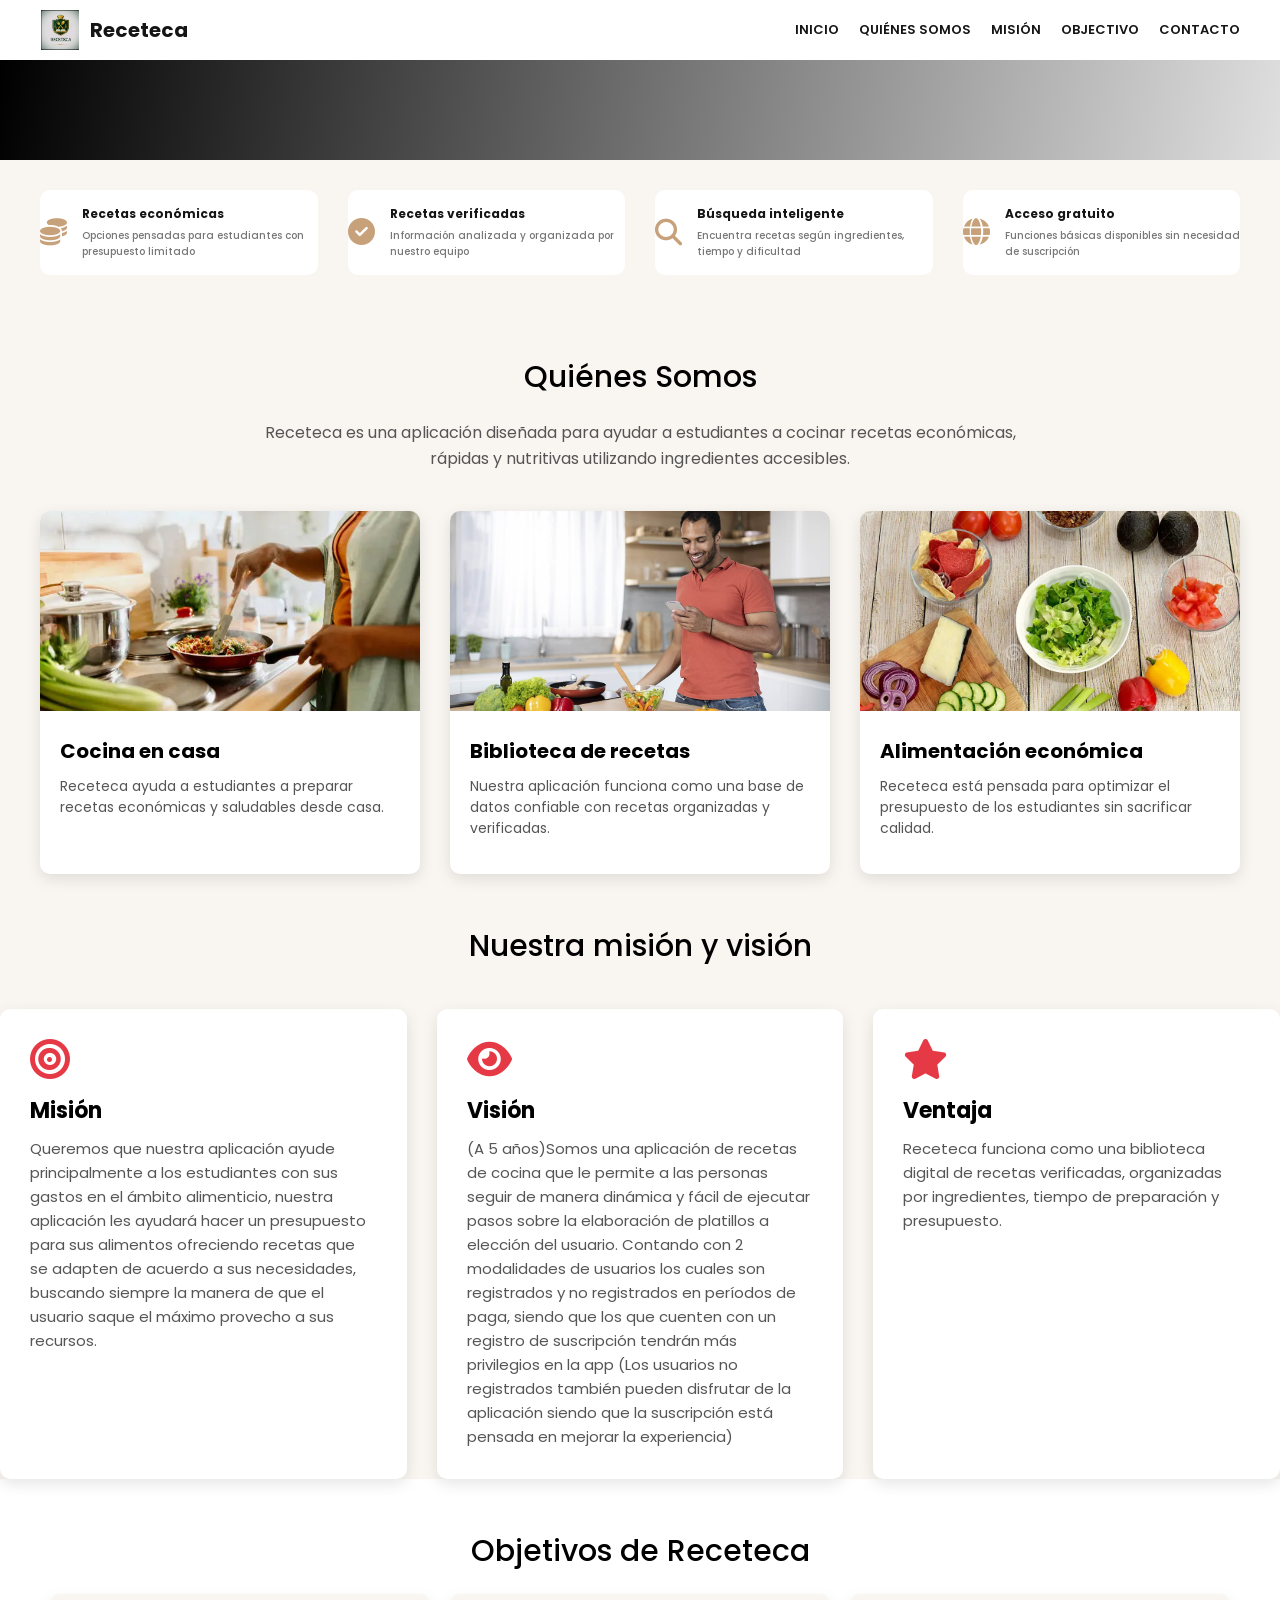
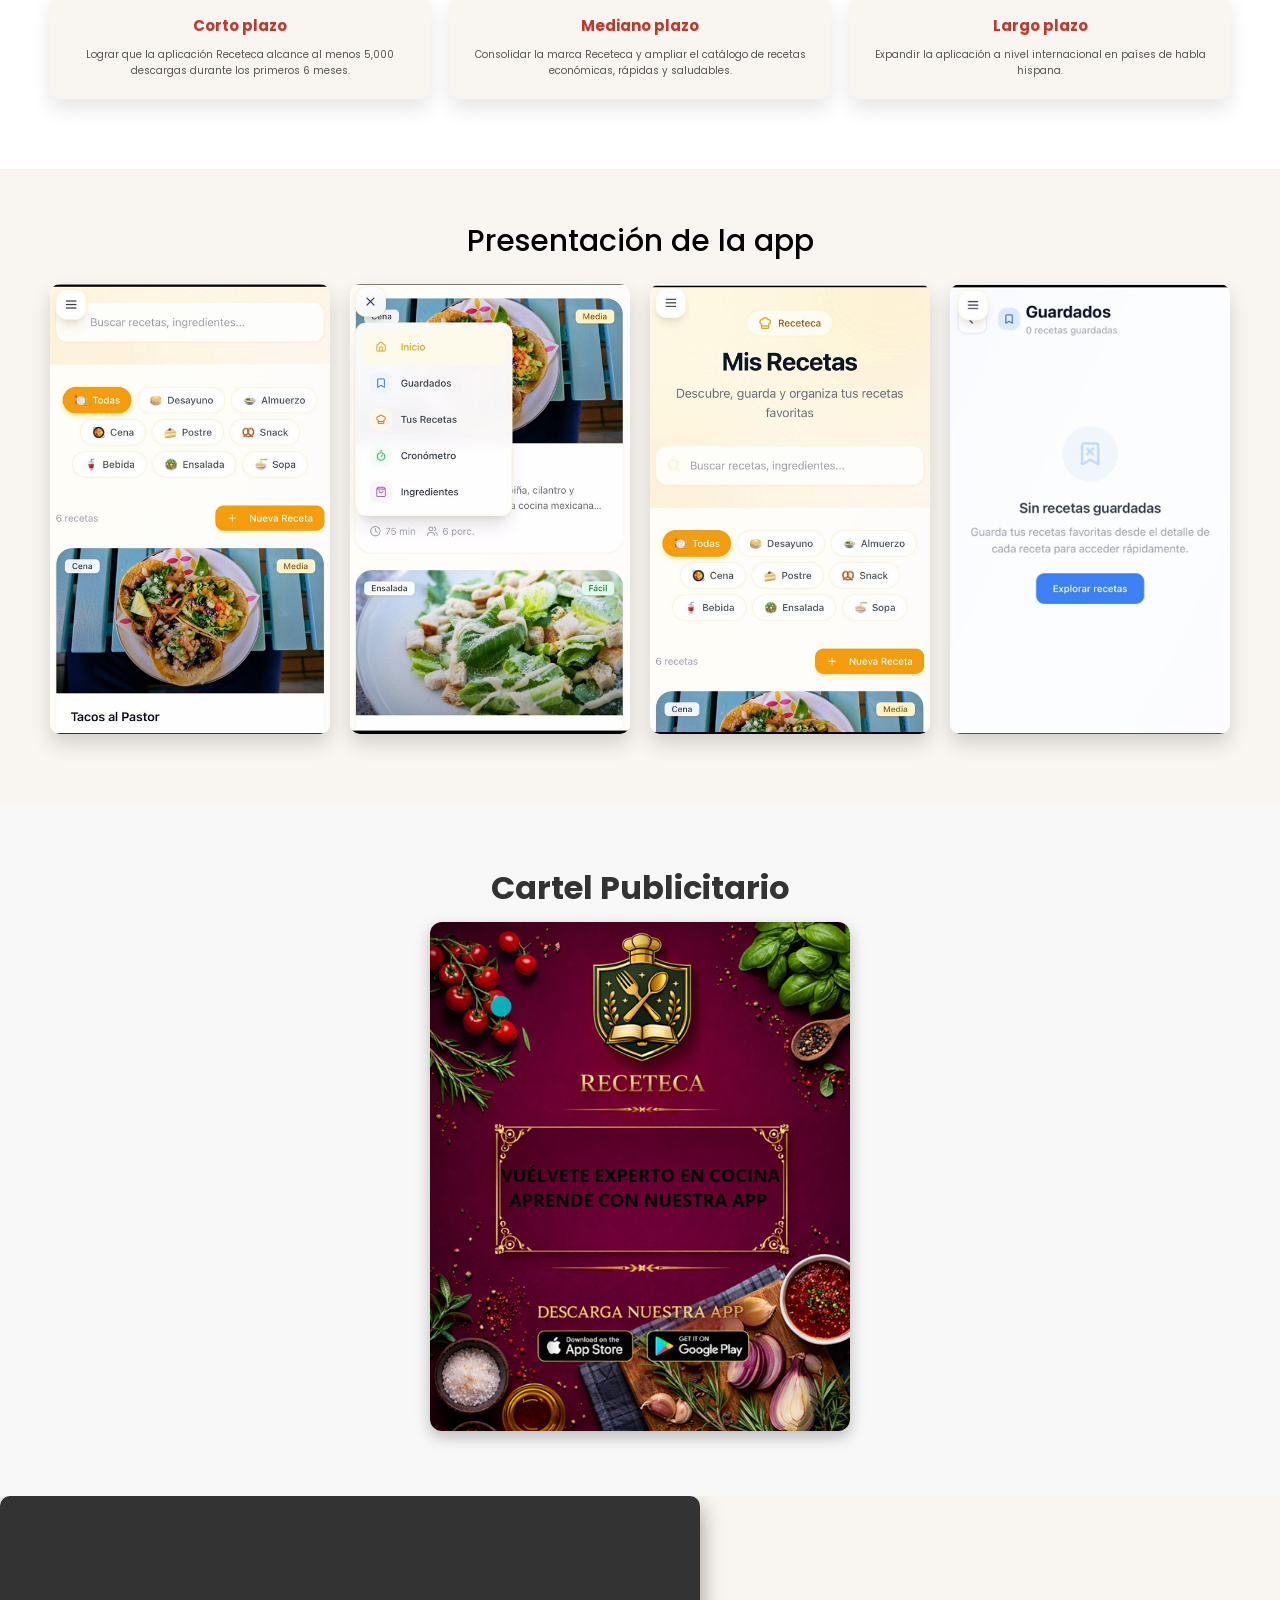
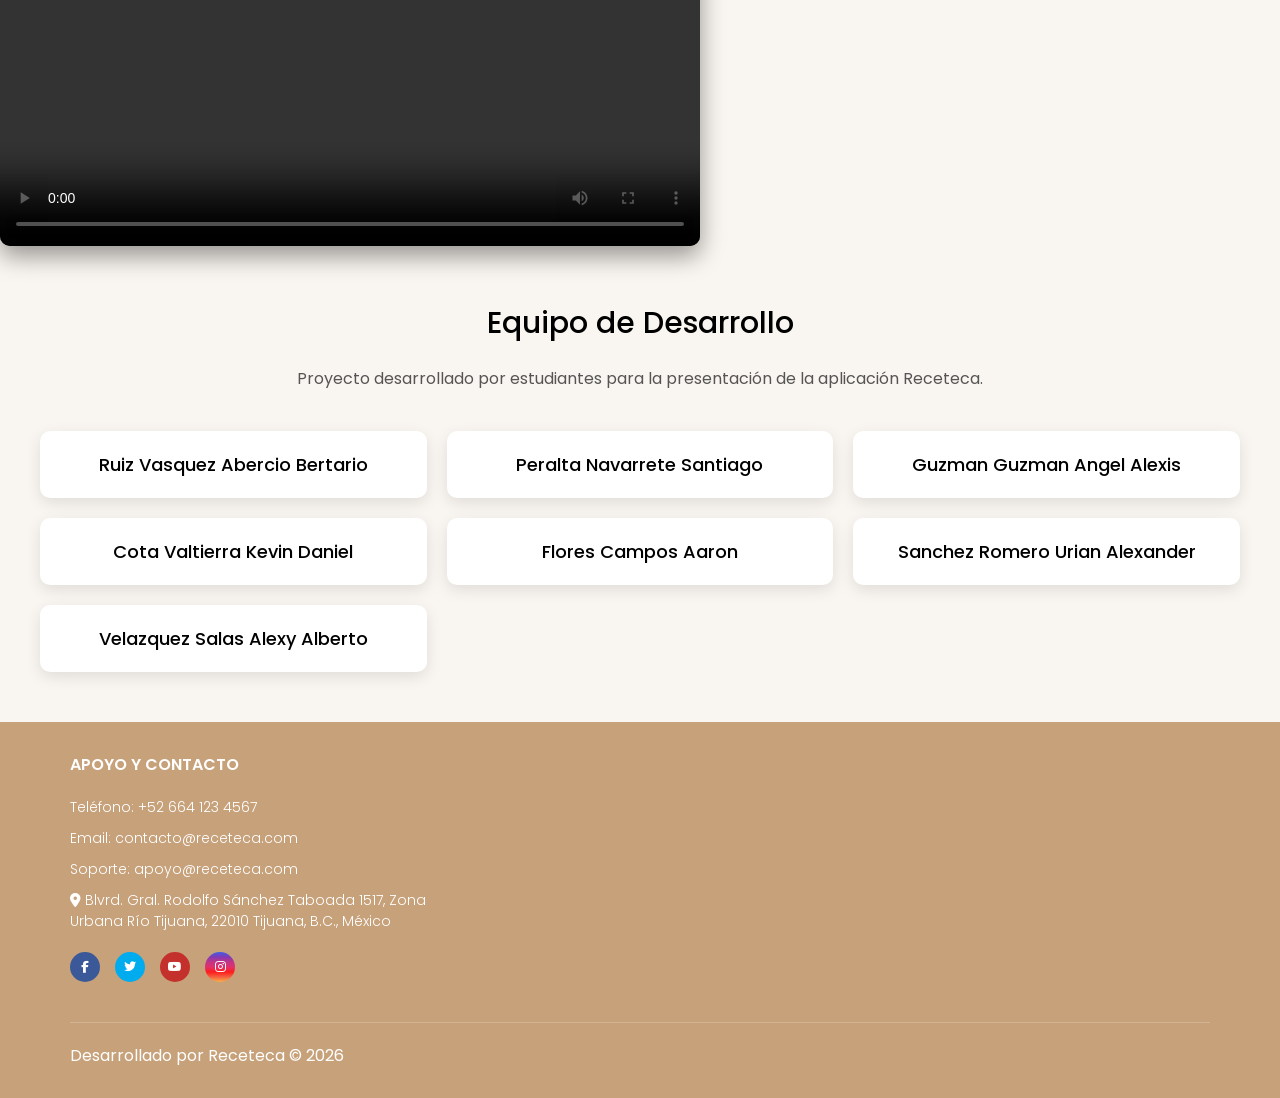
==== index.html @ fefaab9f "Update index.html" ====
<!DOCTYPE html>
<html lang="es">
	<head>
		<meta charset="UTF-8" />
		<meta http-equiv="X-UA-Compatible" content="IE=edge" />
		<meta
			name="viewport"
			content="width=device-width, initial-scale=1.0"
		/>
		<title>Receteca</title>
		<link rel="icon" href="img/Image.png">
		<link rel="stylesheet" href="style.css" />
		<link rel="stylesheet" href="https://cdnjs.cloudflare.com/ajax/libs/font-awesome/6.7.2/css/all.min.css" integrity="sha512-Evv84Mr4kqVGRNSgIGL/F/aIDqQb7xQ2vcrdIwxfjThSH8CSR7PBEakCr51Ck+w+/U6swU2Im1vVX0SVk9ABhg==" crossorigin="anonymous" referrerpolicy="no-referrer" />
	</head>
	<body>
<header>

<nav class="navbar container">

<div class="logo">
<img src="img/Image.png" alt="Logo Receteca">
<h2>Receteca</h2>
</div>

<i class="fa-solid fa-bars"></i>

<ul class="menu">
<li><a href="#inicio">Inicio</a></li>
<li><a href="#nosotros">Quiénes somos</a></li>
<li><a href="#mision">Misión</a></li>
<li><a href="#recetas">Objectivo</a></li>
<li><a href="#contacto">Contacto</a></li>

</ul>

</nav>

</header>
		<section id="inicio" class="banner">
<div class="content-banner">
				<p></p>
				<h2></h2>
				
			</div>
		</section>

		<main class="main-content">
			<section class="container container-features">
				<div class="card-feature">
					<i class="fa-solid fa-coins"></i>
					<div class="feature-content">
						<span>Recetas económicas</span>
						<p>Opciones pensadas para estudiantes con presupuesto limitado</p>
					</div>
				</div>
				<div class="card-feature">
					<i class="fa-solid fa-circle-check"></i>
					<div class="feature-content">
						<span>Recetas verificadas</span>
						<p>Información analizada y organizada por nuestro equipo</p>
					</div>
				</div>
				<div class="card-feature">
					<i class="fa-solid fa-magnifying-glass"></i>
					<div class="feature-content">
						<span>Búsqueda inteligente</span>
						<p>Encuentra recetas según ingredientes, tiempo y dificultad</p>
					</div>
				</div>
				<div class="card-feature">
					<i class="fa-solid fa-globe"></i>
					<div class="feature-content">
						<span>Acceso gratuito</span>
						<p>Funciones básicas disponibles sin necesidad de suscripción</p>
					</div>
				</div>
			</section>

            <section id="nosotros" class="animacion container quienes-somos">

            	<h1 class="heading-1">Quiénes Somos</h1>
				<p class="intro">
					Receteca es una aplicación diseñada para ayudar a estudiantes
					a cocinar recetas económicas, rápidas y nutritivas utilizando
					ingredientes accesibles.
				</p>

            	<div class="container-quienes">

            	<div class="card-quienes">
                <img src="img/istockphoto.png" alt="Cocinar en casa">

                <div class="content-quienes">
                <h3>Cocina en casa</h3>
                <p>
                Receteca ayuda a estudiantes a preparar recetas económicas
                y saludables desde casa.
                </p>
                
                </div>

                    </div>

                    <div class="card-quienes">
                    <img src="img/moviles.jpg" alt="Aplicación recetas">

                <div class="content-quienes">
                    <h3>Biblioteca de recetas</h3>
                <p>
                Nuestra aplicación funciona como una base de datos confiable
                con recetas organizadas y verificadas.
                </p>
                    
                    </div>

                    </div>

                    <div class="card-quienes">
                    <img src="img/ingredientes.png" alt="Ingredientes">

                <div class="content-quienes">
                <h3>Alimentación económica</h3>
                <p>
                    Receteca está pensada para optimizar el presupuesto de
                los estudiantes sin sacrificar calidad.
                </p>
                
            	</div>
			
           	 </div>

            	</div>

            </section>

				<h1  id="mision" class="heading-1">Nuestra misión y visión</h1>

				<div class="about-grid">

					<div class="about-card">
					<i class="fa-solid fa-bullseye"></i>
						<h3>Misión</h3>
						<p>
						Queremos que nuestra aplicación ayude principalmente a los  estudiantes con sus gastos en el 
						ámbito alimenticio, nuestra aplicación les ayudará hacer un presupuesto para sus alimentos 
						ofreciendo recetas que se adapten de acuerdo a sus necesidades, buscando siempre la manera 
						de que el usuario saque el máximo provecho a sus recursos.
						</p>
						</div>

						<div class="about-card">
						<i class="fa-solid fa-eye"></i>
						<h3>Visión</h3>
						<p>
						(A 5 años)Somos una aplicación de recetas de cocina que le permite a las personas seguir de 
						manera dinámica y fácil de ejecutar pasos sobre la elaboración de platillos a elección del 
						usuario. Contando con 2 modalidades de usuarios los cuales son registrados y no registrados 
						en períodos de paga, siendo que los que cuenten con un registro de suscripción tendrán más 
						privilegios en la app (Los usuarios no registrados también pueden disfrutar de la aplicación 
						siendo que la suscripción está pensada en mejorar la experiencia) 
						</p>
								</div>

						<div class="about-card">
						<i class="fa-solid fa-star"></i>
						<h3>Ventaja</h3>
						<p>
						Receteca funciona como una biblioteca digital de recetas verificadas,
						organizadas por ingredientes, tiempo de preparación y presupuesto.
						</p>
						</div>
						
						</div>

						<section id="recetas" class="objetivos">

<h1 class="heading-1">Objetivos de Receteca</h1>

<div class="objetivos-container">

<div class="objetivo-card">
<h2>Corto plazo</h2>
<p>
Lograr que la aplicación Receteca alcance al menos
5,000 descargas durante los primeros 6 meses.
</p>
</div>

<div class="objetivo-card">
<h2>Mediano plazo</h2>
<p>
Consolidar la marca Receteca y ampliar el catálogo
de recetas económicas, rápidas y saludables.
</p>
</div>

<div class="objetivo-card">
<h2>Largo plazo</h2>
<p>
Expandir la aplicación a nivel internacional
en países de habla hispana.
</p>
</div>

</div>

</section>


						<section class="galeria">

<h1 class="heading-1">Presentación de la app</h1>

<div class="galeria-container">

<img src="img/CartelUno.png">
<img src="img/cartelDos.png">
<img src="img/cartelTres.png">
<img src="img/cartelCuatro.png">

</div>

</section>
							<section class="animacion" class="about-company container">
							<section class="cartel-publicitario">
							<h2>Cartel Publicitario</h2>
							<p class="texto-publicidad"></p>
							<img src="img/publicidad.png" alt="Cartel publicitario Receteca" class="imagen-cartel">

								</section>

								</section>
	<video controls width="700">
    <source src="./video/VideoMarketing.mp4" type="video/mp4">
    Tu navegador no soporta video.
</video>
		<section class="equipo container">

<h1 class="heading-1">Equipo de Desarrollo</h1>

<p class="intro">
Proyecto desarrollado por estudiantes para la presentación
de la aplicación Receteca.
</p>

<div class="equipo-container">

<div class="miembro">
<h3>Ruiz Vasquez Abercio Bertario</h3>
</div>

<div class="miembro">
<h3>Peralta Navarrete Santiago</h3>
</div>

<div class="miembro">
<h3>Guzman Guzman Angel Alexis</h3>
</div>

<div class="miembro">
<h3>Cota Valtierra Kevin Daniel</h3>
</div>

<div class="miembro">
<h3>Flores Campos Aaron</h3>
</div>

<div class="miembro">
<h3>Sanchez Romero Urian Alexander</h3>
</div>
	
<div class="miembro">
<h3>Velazquez Salas Alexy Alberto</h3>
</div>

</div>

</section>
		</main>

		<footer  id="contacto" class="footer">
			<div  class="container container-footer">

			<div class="menu-footer">

			<!-- Contacto -->
			<div class="contact-info">
				<p class="title-footer">Apoyo y Contacto</p>
				<ul>
					<li>Teléfono: +52 664 123 4567</li>
					<li>Email: contacto@receteca.com</li>
					<li>Soporte: apoyo@receteca.com</li>
					<li>
<i class="fa-solid fa-location-dot"></i>
<a href="https://www.google.com/maps/search/?api=1&query=Blvrd+Gral+Rodolfo+Sánchez+Taboada+1517+Zona+Rio+Tijuana" target="_blank">
Blvrd. Gral. Rodolfo Sánchez Taboada 1517, Zona Urbana Río Tijuana,
22010 Tijuana, B.C., México
</a>
</li>
				</ul>

				<div class="social-icons">
					<span class="facebook">
						<i class="fa-brands fa-facebook-f"></i>
					</span>
					<span class="twitter">
						<i class="fa-brands fa-twitter"></i>
					</span>
					<span class="youtube">
						<i class="fa-brands fa-youtube"></i>
					</span>
					<span class="instagram">
						<i class="fa-brands fa-instagram"></i>
					</span>
				</div>
			</div>


			

				</div>

			<div class="copyright">
			<p>
				Desarrollado por Receteca &copy; 2026
			</p>

			
			</div>

			</div>
		</footer>
	</body>
	<script>
		const elementos = document.querySelectorAll(".animacion");
		window.addEventListener("scroll",()=>{const altura = window.innerHeight;
			elementos.forEach(elemento =>{const posicion = elemento.getBoundingClientRect().top;
				if(posicion < altura - 100){
					elemento.classList.add("mostrar");
				}
			})
		})
	</script>
</html>
---- style.css ----
@import url('https://fonts.googleapis.com/css2?family=Poppins:wght@300;400;500;600;700&display=swap');

:root {
	--primary-color: #c7a17a;
	--background-color: #f9f5f0;
	--dark-color: #151515;
}

html {
	font-size: 62.5%;
	font-family: 'Poppins', sans-serif;
	scroll-behavior: smooth;
}

* {
	margin: 0;
	padding: 0;
	box-sizing: border-box;
}

/* ********************************** */
/*             UTILIDADES             */
/* ********************************** */
.container {
	max-width: 120rem;
	margin: 0 auto;
}

.heading-1 {
	text-align: center;
	font-weight: 500;
	font-size: 3rem;
}

/* ********************************** */
/*               HEADER               */
/* ********************************** */
.container-hero {
	background-color: var(--background-color);
}

.hero {
	display: flex;
	justify-content: space-between;
	align-items: center;
	padding: 1rem 0;
}
.logo{
display:flex;
align-items:center;
gap:10px;
}

.logo img{
width:40px;
height:40px;
object-fit:contain;
}

.logo h2{
font-size:2rem;
color:#151515;
}
.customer-support {
	display: flex;
	align-items: center;
	gap: 2rem;
}

.customer-support i {
	font-size: 3.3rem;
}

.content-customer-support {
	display: flex;
	flex-direction: column;
}

.container-logo {
	display: flex;
	align-items: center;
	gap: 0.5rem;
}

.container-logo i {
	font-size: 3rem;
}

.container-logo h1 a {
	text-decoration: none;
	color: #000;
	font-size: 3rem;
	text-transform: uppercase;
	letter-spacing: -1px;
}


/* ************* NAVBAR ************* */
.container-navbar {
	background-color: var(--primary-color);
}

.navbar {
	display: flex;
	justify-content: space-between;
	align-items: center;
	padding: 1rem 0;
}

.navbar .fa-bars {
	display: none;
}

.menu {
	display: flex;
	gap: 2rem;
}

.menu li {
	list-style: none;
}

.menu a {
	text-decoration: none;
	font-size: 1.3rem;
	color: var(--dark-color);
	font-weight: 600;
	text-transform: uppercase;
	position: relative;
}

.menu a::after {
	content: '';
	width: 1.5rem;
	height: 1px;
	background-color: #040500;
	position: absolute;
	bottom: -3px;
	left: 50%;
	transform: translate(-50%, 50%);
	opacity: 0;
	transition: all 0.3s ease;
}

.menu a:hover::after {
	opacity: 1;
}

.menu a:hover {
	color: #e00a0a;
}

.search-form {
	position: relative;
	display: flex;
	align-items: center;
	border: 2px solid #fff;
	border-radius: 2rem;
	background-color: #fff;
	height: 4.4rem;
	overflow: hidden;
}

.search-form input {
	outline: none;
	font-family: inherit;
	border: none;
	width: 25rem;
	font-size: 1.4rem;
	padding: 0 2rem;
	color: #777;
	cursor: pointer;
}

.search-form input::-webkit-search-cancel-button {
	appearance: none;
}

.search-form .btn-search {
	border: none;
	background-color: var(--primary-color);
	display: flex;
	align-items: center;
	justify-content: center;
	height: 100%;
	padding: 1rem;
}

.btn-search i {
	font-size: 2rem;
	color: #fff;
}

/* ********************************** */
/*               BANNER               */
/* ********************************** */
.banner {
	background-image: linear-gradient(100deg, #000000, #00000020),
		url('img/banner.jpg');
	height: 10rem;
	background-size: cover;
	background-position: center;
}

.content-banner {
	max-width: 90rem;
	margin: 0 auto;
	padding: 25rem 0;
}

.content-banner p {
	color: var(--primary-color);
	font-size: 1.2rem;
	margin-bottom: 1rem;
	font-weight: 500;
}

.content-banner h2 {
	color: #fff;
	font-size: 3.5rem;
	font-weight: 500;
	line-height: 1.2;
}

.content-banner a {
	margin-top: 2rem;
	text-decoration: none;
	color: #fff;
	background-color: var(--primary-color);
	display: inline-block;
	padding: 1rem 3rem;
	text-transform: uppercase;
	border-radius: 3rem;
}

/* ********************************** */
/*            MAIN CONTENT            */
/* ********************************** */
.main-content {
	background-color: var(--background-color);
}

/* ********************************** */
/*              FEATURES              */
/* ********************************** */
.container-features {
	display: grid;
	grid-template-columns: repeat(4, 1fr);
	gap: 3rem;
	padding: 3rem 0;
}

.card-feature {
	display: flex;
	align-items: center;
	justify-content: center;
	gap: 1.5rem;

	background-color: #fff;
	border-radius: 1rem;
	padding: 1.5rem 0;
}

.card-feature i {
	font-size: 2.7rem;
	color: var(--primary-color);
}

.feature-content {
	display: flex;
	flex-direction: column;
	gap: 0.5rem;
}

.feature-content span {
	font-weight: 700;
	font-size: 1.2rem;
	color: var(--dark-color);
}

.feature-content p {
	color: #777;
	font-weight: 500;
}

/* ********************************** */
/*             CATEGORIES             */
/* ********************************** */

.top-categories {
	display: flex;
	flex-direction: column;
	gap: 2rem;
	margin-bottom: 3rem;
}

.container-categories {
	display: grid;
	grid-template-columns: repeat(3, 1fr);
	gap: 3rem;
}

.card-category {
	height: 20rem;
	display: flex;
	flex-direction: column;
	align-items: center;
	justify-content: center;
	border-radius: 2rem;
	gap: 2rem;
}

.category-moca {
	background-image: linear-gradient(#00000080, #00000080),
		url('img/moca-category.jpg');
	background-size: cover;
	background-position: bottom;
	background-repeat: no-repeat;
}

.category-capuchino {
	background-image: linear-gradient(#00000080, #00000080),
		url('img/capuchino-category.jpg');
	background-size: cover;
	background-position: center;
	background-repeat: no-repeat;
}

.category-expreso {
	background-image: linear-gradient(#00000080, #00000080),
		url('img/expreso-category.jpg');
	background-size: cover;
	background-position: center;
	background-repeat: no-repeat;
}

.card-category p {
	font-size: 2.5rem;
	color: #fff;
	text-transform: capitalize;
	position: relative;
}

.card-category p::after {
	content: '';
	width: 2.5rem;
	height: 2px;
	background-color: #fff;
	position: absolute;
	bottom: -1rem;
	left: 50%;
	transform: translate(-50%, 50%);
}

.card-category span {
	font-size: 1.6rem;
	color: #fff;
	cursor: pointer;
}

.card-category span:hover {
	color: var(--primary-color);
}

/* ********************************** */
/*            TOP PRODUCTS            */
/* ********************************** */
.top-products {
	display: flex;
	flex-direction: column;
	gap: 2rem;
	margin-bottom: 3rem;
}

.container-options {
	display: flex;
	justify-content: center;
	gap: 2rem;
	margin-bottom: 1rem;
}

.container-options span {
	color: #777;
	background-color: #fff;
	padding: 0.7rem 3rem;
	font-size: 1.4rem;
	text-transform: capitalize;
	border-radius: 2rem;
	cursor: pointer;
}

.container-options span:hover {
	background-color: var(--primary-color);
	color: #fff;
}

.container-options span.active {
	background-color: var(--primary-color);
	color: #fff;
}

/* Products */
.container-products {
	display: grid;
	grid-template-columns: repeat(auto-fit, minmax(20rem, 1fr));
	gap: 3rem;
}

.card-product {
	background-color: #fff;
	padding: 2rem 3rem;
	border-radius: 0.5rem;
	cursor: pointer;
	box-shadow: 0 0 2px rgba(0, 0, 0, 0.1);
}

.container-img {
	position: relative;
}

.container-img img {
	width: 100%;
}

.container-img .discount {
	position: absolute;
	left: 0;
	background-color: var(--primary-color);
	color: #fff;
	padding: 2px 1.2rem;
	border-radius: 1rem;
	font-size: 1.2rem;
}

.card-product:hover .discount {
	background-color: #000;
}

.button-group {
	display: flex;
	flex-direction: column;
	gap: 1rem;

	position: absolute;
	top: 0;
	right: -3rem;
	z-index: -1;
	transition: all 0.4s ease;
}

.button-group span {
	border: 1px solid var(--primary-color);
	padding: 0.8rem;

	display: flex;
	align-items: center;
	justify-content: center;
	border-radius: 50%;
	cursor: pointer;
	transition: all 0.4s ease;
}

.button-group span:hover {
	background-color: var(--primary-color);
}

.button-group span i {
	font-size: 1.5rem;
	color: var(--primary-color);
}

.button-group span:hover i {
	color: #fff;
}

.card-product:hover .button-group {
	z-index: 0;
	right: -1rem;
}

.content-card-product {
	display: grid;
	justify-items: center;
	grid-template-columns: 1fr 1fr;
	grid-template-rows: repeat(4, min-content);
	row-gap: 1rem;
}

.stars {
	grid-row: 1/2;
	grid-column: 1/-1;
}

.stars i {
	font-size: 1.3rem;
	color: var(--primary-color);
}

.content-card-product h3 {
	grid-row: 2/3;
	grid-column: 1/-1;

	font-weight: 400;
	font-size: 1.6rem;
	margin-bottom: 1rem;
	cursor: pointer;
}

.content-card-product h3:hover {
	color: var(--primary-color);
}

.add-cart {
	justify-self: start;
	border: 2px solid var(--primary-color);
	padding: 1rem;
	border-radius: 50%;
	cursor: pointer;
	transition: all 0.4s ease;

	display: flex;
	align-items: center;
	justify-content: center;
}

.add-cart:hover {
	background-color: var(--primary-color);
}

.add-cart i {
	font-size: 1.5rem;
	color: var(--primary-color);
}

.add-cart:hover i {
	color: #fff;
}

.content-card-product .price {
	justify-self: end;
	align-self: center;

	font-size: 1.7rem;
	font-weight: 600;
}

.content-card-product .price span {
	font-size: 1.5rem;
	font-weight: 400;
	text-decoration: line-through;
	color: #777;
	margin-left: 0.5rem;
}

/* ********************************** */
/*               GALLERY              */
/* ********************************** */
.gallery {
	display: grid;
	grid-template-columns: repeat(4, 1fr);
	grid-template-rows: repeat(2, 30rem);
	gap: 1.5rem;
	margin-bottom: 3rem;
}

.gallery img {
	width: 100%;
	height: 100%;
	object-fit: cover;
}

.gallery-img-3 {
	grid-column: 2/4;
	grid-row: 1/3;
}

/* ********************************** */
/*              SPECIALS              */
/* ********************************** */
.specials {
	display: flex;
	flex-direction: column;
	gap: 2rem;
	margin-bottom: 3rem;
}

/* ********************************** */
/*                BLOGS               */
/* ********************************** */
.blogs {
	display: flex;
	flex-direction: column;
	gap: 2rem;
}

.container-blogs {
	display: grid;
	grid-template-columns: repeat(3, 1fr);
	gap: 3rem;
}

.card-blog {
	display: flex;
	flex-direction: column;
	gap: 2rem;
}

.card-blog .container-img {
	border-radius: 2rem;
	cursor: pointer;
	position: relative;
	overflow: hidden;
}

.button-group-blog {
	position: absolute;
	bottom: 1.5rem;
	right: -2.5rem;

	display: flex;
	gap: 0.7rem;
	z-index: -1;
	transition: all 0.3s ease;
}

.card-blog:hover .button-group-blog {
	z-index: 0;
	right: 1.5rem;
}

.button-group-blog span {
	background-color: #fff;
	padding: 1rem;
	border-radius: 50%;
	transition: all 0.4s ease;

	display: flex;
	align-items: center;
	justify-content: center;
}

.button-group-blog span i {
	font-size: 1.3rem;
}

.button-group-blog span:hover {
	background-color: var(--primary-color);
}

.button-group-blog span:hover i {
	color: #fff;
}

.content-blog h3 {
	font-size: 1.8rem;
	margin-bottom: 1.7rem;
	color: var(--dark-color);
	font-weight: 500;
}

.content-blog h3:hover {
	color: var(--primary-color);
	cursor: pointer;
}

.content-blog p {
	margin-top: 1rem;
	font-size: 1.4rem;
	color: #777;
}

.content-blog span {
	color: var(--primary-color);
	font-size: 1.3rem;
}

.btn-read-more {
	padding: 1rem 3rem;
	background-color: var(--primary-color);
	color: #fff;
	text-transform: uppercase;
	font-size: 1.4rem;
	border-radius: 2rem;
	margin: 3rem 0 5rem;
	display: inline-block;
	cursor: pointer;
}

.btn-read-more:hover {
	background-color: var(--dark-color);
}

/* ********************************** */
/*               FOOTER               */
/* ********************************** */
.footer {
	background-color: var(--primary-color);
}

.container-footer {
	display: flex;
	flex-direction: column;
	gap: 4rem;
	padding: 3rem;
}

.menu-footer {
	display: grid;
	grid-template-columns: repeat(3, 1fr);
	gap: 3rem;
	justify-items: center;
}

.title-footer {
	font-weight: 600;
	font-size: 1.6rem;
	text-transform: uppercase;
	color: #fff;
}

.contact-info,
.information,
.newsletter {
	display: flex;
	flex-direction: column;
	gap: 2rem;
}

.contact-info ul,
.information ul {
	display: flex;
	flex-direction: column;
	gap: 1rem;
}

.contact-info ul li,
.information ul li {
	list-style: none;
	color: #fff;
	font-size: 1.4rem;
	font-weight: 300;
}

.information ul li a {
	text-decoration: none;
	color: #fff;
	font-weight: 300;
}

.information ul li a:hover {
	color: var(--dark-color);
}

/* Redes sociales */

.social-icons {
	display: flex;
	gap: 1.5rem;
}

.social-icons span {
	border-radius: 50%;
	width: 3rem;
	height: 3rem;

	display: flex;
	align-items: center;
	justify-content: center;
}

.social-icons span i {
	color: #fff;
	font-size: 1.2rem;
}

.facebook {
	background-color: #3b5998;
}

.twitter {
	background-color: #00acee;
}

.youtube {
	background-color: #c4302b;
}

.instagram {
	background: linear-gradient(
		#405de6,
		#833ab4,
		#c13584,
		#e1306c,
		#fd1d1d,
		#f56040,
		#fcaf45
	);
}

/* Newsletter */

.content p {
	font-size: 1.4rem;
	color: #fff;
	font-weight: 300;
}

.content input {
	outline: none;
	background: none;
	border: none;
	border-bottom: 2px solid #d2b495;
	padding: 0.5rem 0 1.2rem;
	color: #fff;
	display: block;
	margin: 2rem 0;
	width: 100%;
	font-family: inherit;
}

.content input::placeholder {
	color: #eee;
}

.content button {
	border: none;
	background-color: #000;
	color: #fff;
	text-transform: uppercase;
	padding: 1rem 3rem;
	border-radius: 2rem;
	font-size: 1.4rem;
	cursor: pointer;
	font-weight: 600;
}

.content button:hover {
	background-color: var(--background-color);
	color: var(--primary-color);
}

/* Copyright */

.copyright {
	display: flex;
	justify-content: space-between;
	padding-top: 2rem;
	border-top: 1px solid #d2b495;
}

.copyright p {
	font-weight: 400;
	font-size: 1.6rem;
	color: #fff;
}

/* ********************************** */
/*       MEDIA QUERIES -- 768px       */
/* ********************************** */
@media (max-width: 768px) {
	html {
		font-size: 55%;
	}

	.hero {
		padding: 2rem;
	}

	.customer-support {
		display: none;
	}

	.content-shopping-cart {
		display: none;
	}

	.navbar {
		padding: 1rem 2rem;
	}

	.navbar .fa-bars {
		display: block;
		color: #fff;
		font-size: 3rem;
	}

	.menu {
		display: none;
	}

	.content-banner {
		max-width: 50rem;
		margin: 0 auto;
		padding: 25rem 0;
	}

	.container-features {
		grid-template-columns: repeat(2, 1fr);
		padding: 3rem 2rem;
	}

	.card-feature {
		padding: 2rem;
	}

	.heading-1 {
		font-size: 2.4rem;
	}

	.card-category {
		height: 12rem;
	}

	.card-category p {
		font-size: 2rem;
		text-align: center;
		line-height: 1;
	}

	.card-category span {
		font-size: 1.4rem;
	}

	.container-options {
		align-items: center;
	}

	.container-options span {
		text-align: center;
		padding: 1rem 2rem;
	}

	.container-products {
		grid-template-columns: repeat(auto-fit, minmax(28rem, 1fr));
	}

	.gallery {
		grid-template-rows: repeat(2, 15rem);
	}

	.container-blogs {
		overflow: hidden;
		grid-template-columns: 1fr 1fr;

		height: 52rem;
	}

	.menu-footer {
		grid-template-columns: repeat(2, 1fr);
	}

	.copyright {
		flex-direction: column;
		justify-content: center;
		align-items: center;
		gap: 1.5rem;
	}
}

/* ********************************** */
/*       MEDIA QUERIES -- 468px       */
/* ********************************** */
@media (max-width: 468px) {
	html {
		font-size: 42.5%;
	}

	.content-banner {
		max-width: 50rem;
		padding: 22rem 0;
	}

	.heading-1 {
		font-size: 2.8rem;
	}

	.card-feature {
		flex-direction: column;
		border-radius: 2rem;
	}

	.feature-content {
		align-items: center;
	}

	.feature-content p {
		font-size: 1.4rem;
		text-align: center;
	}

	.feature-content span {
		font-size: 1.6rem;
		text-align: center;
	}

	.container-options span {
		font-size: 1.8rem;
		padding: 1rem 1.5rem;
		font-weight: 500;
	}

	.container-products {
		grid-template-columns: repeat(auto-fit, minmax(25rem, 1fr));
		gap: 1rem;
	}

	.container-img .discount {
		font-size: 2rem;
	}

	.content-card-product h3 {
		font-size: 2.2rem;
	}

	.gallery {
		grid-template-rows: repeat(2, 20rem);
	}

	.blogs {
		padding: 2rem;
	}

	.container-blogs {
		grid-template-columns: 1fr;
		height: 75rem;
	}

	.content-blog h3 {
		font-size: 2.4rem;
	}

	.content-blog span {
		font-size: 1.8rem;
	}

	.content-blog p {
		font-size: 2.2rem;
	}

	.btn-read-more{
		font-size: 1.8rem;
	}

	.contact-info ul,
	.information ul,
	.my-account ul{
		display: none;
	}

	.contact-info {
		align-items: center;
	}

	.menu-footer{
		grid-template-columns: 1fr;
	}

	.content p{
		font-size: 1.6rem;
	}
}


/* QUIENES SOMOS */

.quienes-somos{
padding: 5rem 0;
}

.container-quienes{
display: grid;
grid-template-columns: repeat(3,1fr);
gap: 3rem;
}

.card-quienes{
background: #fff;
border-radius: 1rem;
overflow: hidden;
box-shadow: 0 5px 15px rgba(0,0,0,0.1);
transition: transform .3s;
}

.card-quienes:hover{
transform: translateY(-5px);
}

.card-quienes img{
width: 100%;
height: 200px;
object-fit: cover;
}

.content-quienes{
padding: 2rem;
}

.content-quienes h3{
font-size: 2rem;
margin-bottom: 1rem;
}

.content-quienes p{
font-size: 1.4rem;
color: #555;
margin-bottom: 1.5rem;
}

.content-quienes a{
color: #ff6b35;
font-weight: 600;
text-decoration: none;
}

.content-quienes a:hover{
text-decoration: underline;
}
.about-company{
padding:60px 0;
text-align:center;
}

.about-grid{
display:grid;
grid-template-columns:repeat(auto-fit,minmax(250px,1fr));
gap:30px;
margin-top:40px;
}

.about-card{
background:#fff;
padding:30px;
border-radius:10px;
box-shadow:0 5px 15px rgba(0,0,0,0.1);
transition:0.3s;
}

.about-card:hover{
transform:translateY(-5px);
}

.about-card i{
font-size:40px;
color:#e63946;
margin-bottom:15px;
}

.about-card h3{
font-size:22px;
margin-bottom:10px;
}

.about-card p{
font-size:15px;
color:#555;
line-height:1.6;
}
.cartel-publicitario
{
	text-align: center;
	padding: 60px 20px;
	background-color: #f8f8f8;
}
.cartel-publicitario h2{
	font-size: 32px;
	margin-bottom: 10px;
	color: #333;
}
.texto-publicidad{
	font-size: 18px;
	margin-bottom: 10px;
	color: #555;
}
.imagen-cartel{
	width: 420px;
	max-width: 90%;
	border-radius: 12px;
	box-shadow: 0px 6px 15px rgba(0, 0, 0, 0.25);
	transition: transform 0.3s;
}
.imagen-cartel:hover
{
	transform: scale(1.05);
}
.animacion
{
	opacity: 0;
	transform: translateY(40px);
	transition: all 0.8s ease;
}
.animacion.mostrar
{
	opacity: 1;
	transform: translateY(0);
}

/* GALERIA */

.galeria{
	padding: 5rem 0;
	background-color: #f9f5f0;
	text-align: center;
}

.galeria-container{
	display: grid;
	grid-template-columns: repeat(auto-fit, minmax(250px,1fr));
	gap: 2rem;
	padding: 2rem 5rem;
}

.galeria-container img{
	width: 100%;
	height: 450px;
	object-fit: cover;
	border-radius: 1rem;
	box-shadow: 0 10px 20px rgba(0,0,0,0.15);
	transition: transform .3s ease, box-shadow .3s ease;
}

.galeria-container img:hover{
	transform: scale(1.05);
	box-shadow: 0 15px 30px rgba(0,0,0,0.25);
}
/* OBJETIVOS */

.objetivos{
padding:5rem 0;
background:#fff;
text-align:center;
}

.objetivos-container{
display:grid;
grid-template-columns:repeat(auto-fit,minmax(250px,1fr));
gap:2rem;
padding:2rem 5rem;
}

.objetivo-card{
background:#f9f5f0;
padding:2rem;
border-radius:10px;
box-shadow:0 10px 20px rgba(0,0,0,0.1);
transition:0.3s;
}

.objetivo-card:hover{
transform:translateY(-8px);
box-shadow:0 15px 25px rgba(0,0,0,0.2);
}

.objetivo-card h2{
color:#c0392b;
margin-bottom:1rem;
}

.objetivo-card p{
color:#555;
line-height:1.6;
}
.intro{
max-width: 800px;
margin: 20px auto 40px auto;
font-size: 1.6rem;
color: #555;
text-align: center;
line-height: 1.6;
}
.contact-info a{
color: white;
text-decoration: none;
}

.contact-info a:hover{
text-decoration: underline;
}
.equipo{
padding:5rem 0;
text-align:center;
}

.equipo-container{
display:grid;
grid-template-columns:repeat(3,1fr);
gap:20px;
margin-top:30px;
}

.miembro{
background:#fff;
padding:20px;
border-radius:10px;
box-shadow:0 5px 15px rgba(0,0,0,0.1);
transition:0.3s;
}

.miembro:hover{
transform:translateY(-5px);
}

.miembro h3{
font-size:18px;
font-weight:500;
}
.video-receteca{
text-align:center;
padding:50px;
}

.video-container{
display:flex;
justify-content:center;
margin-top:30px;
}

video{
border-radius:10px;
box-shadow:0 10px 25px rgba(0,0,0,0.4);
}
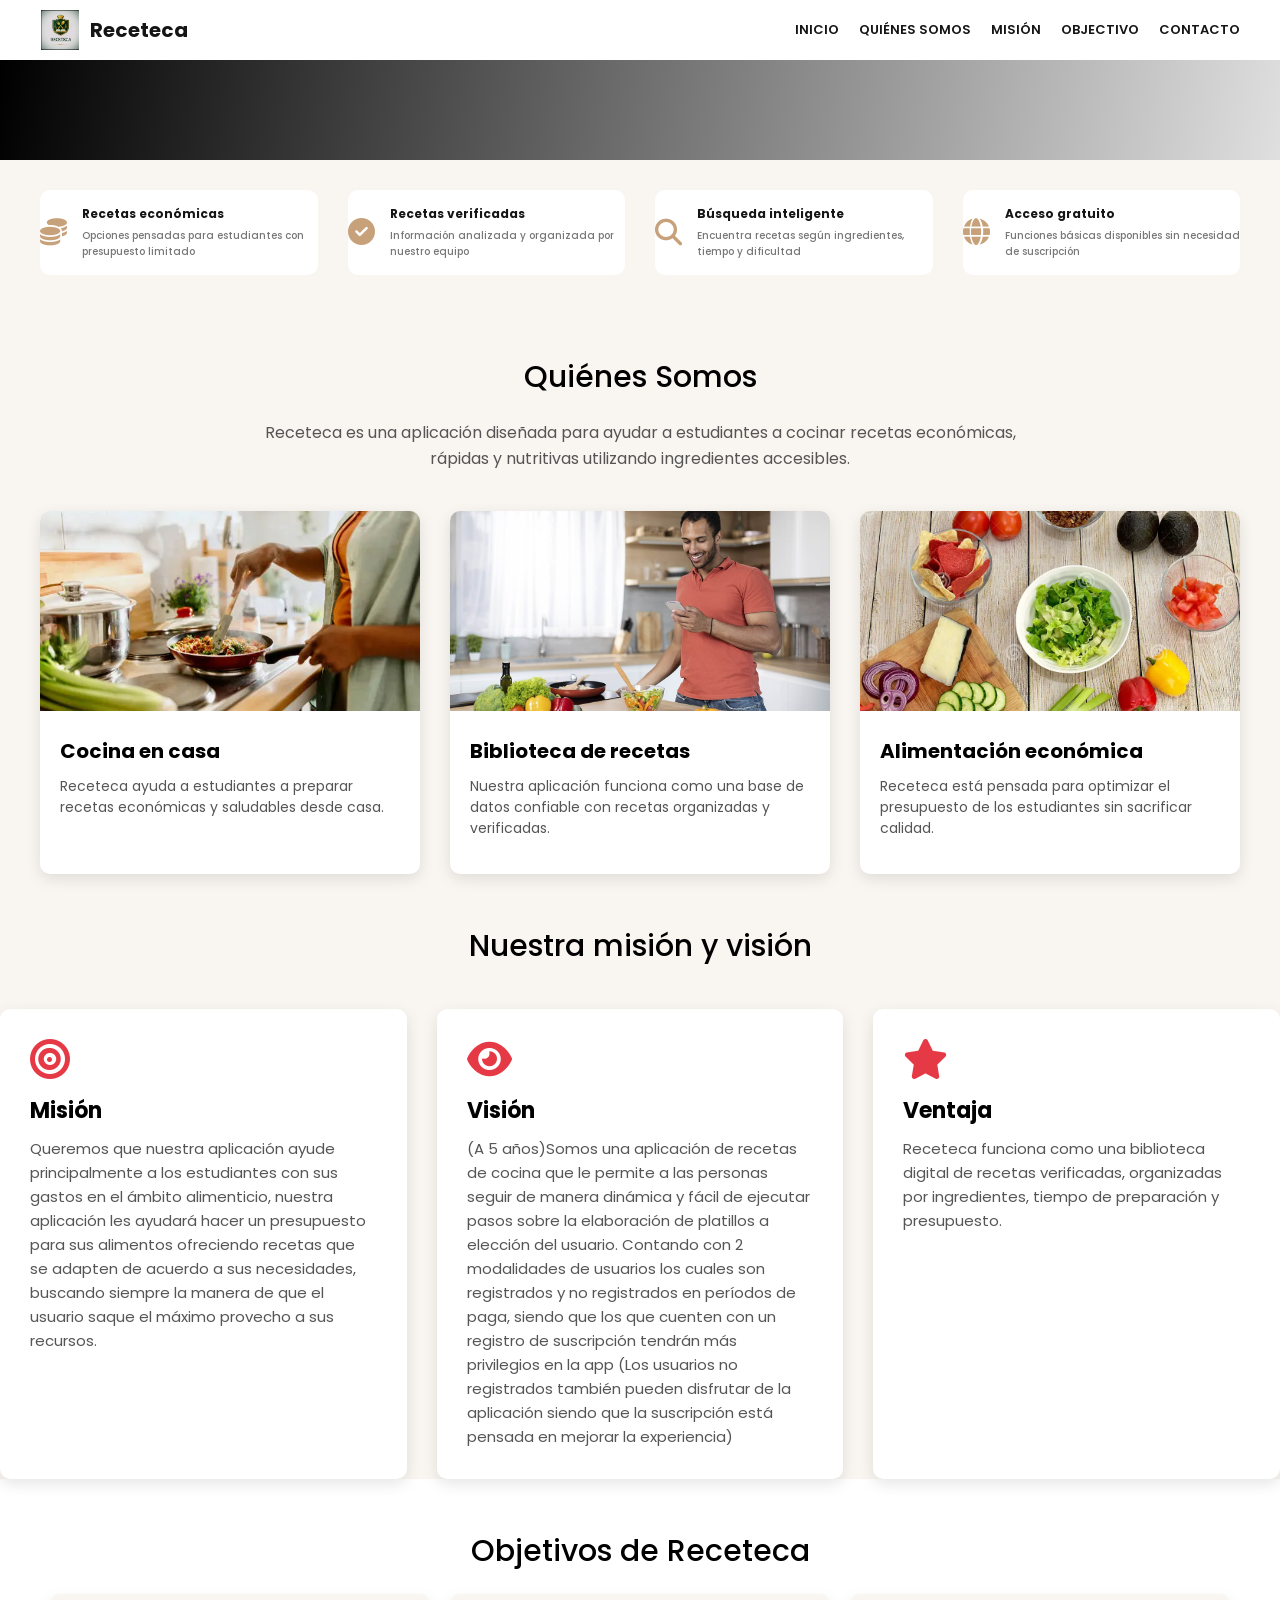
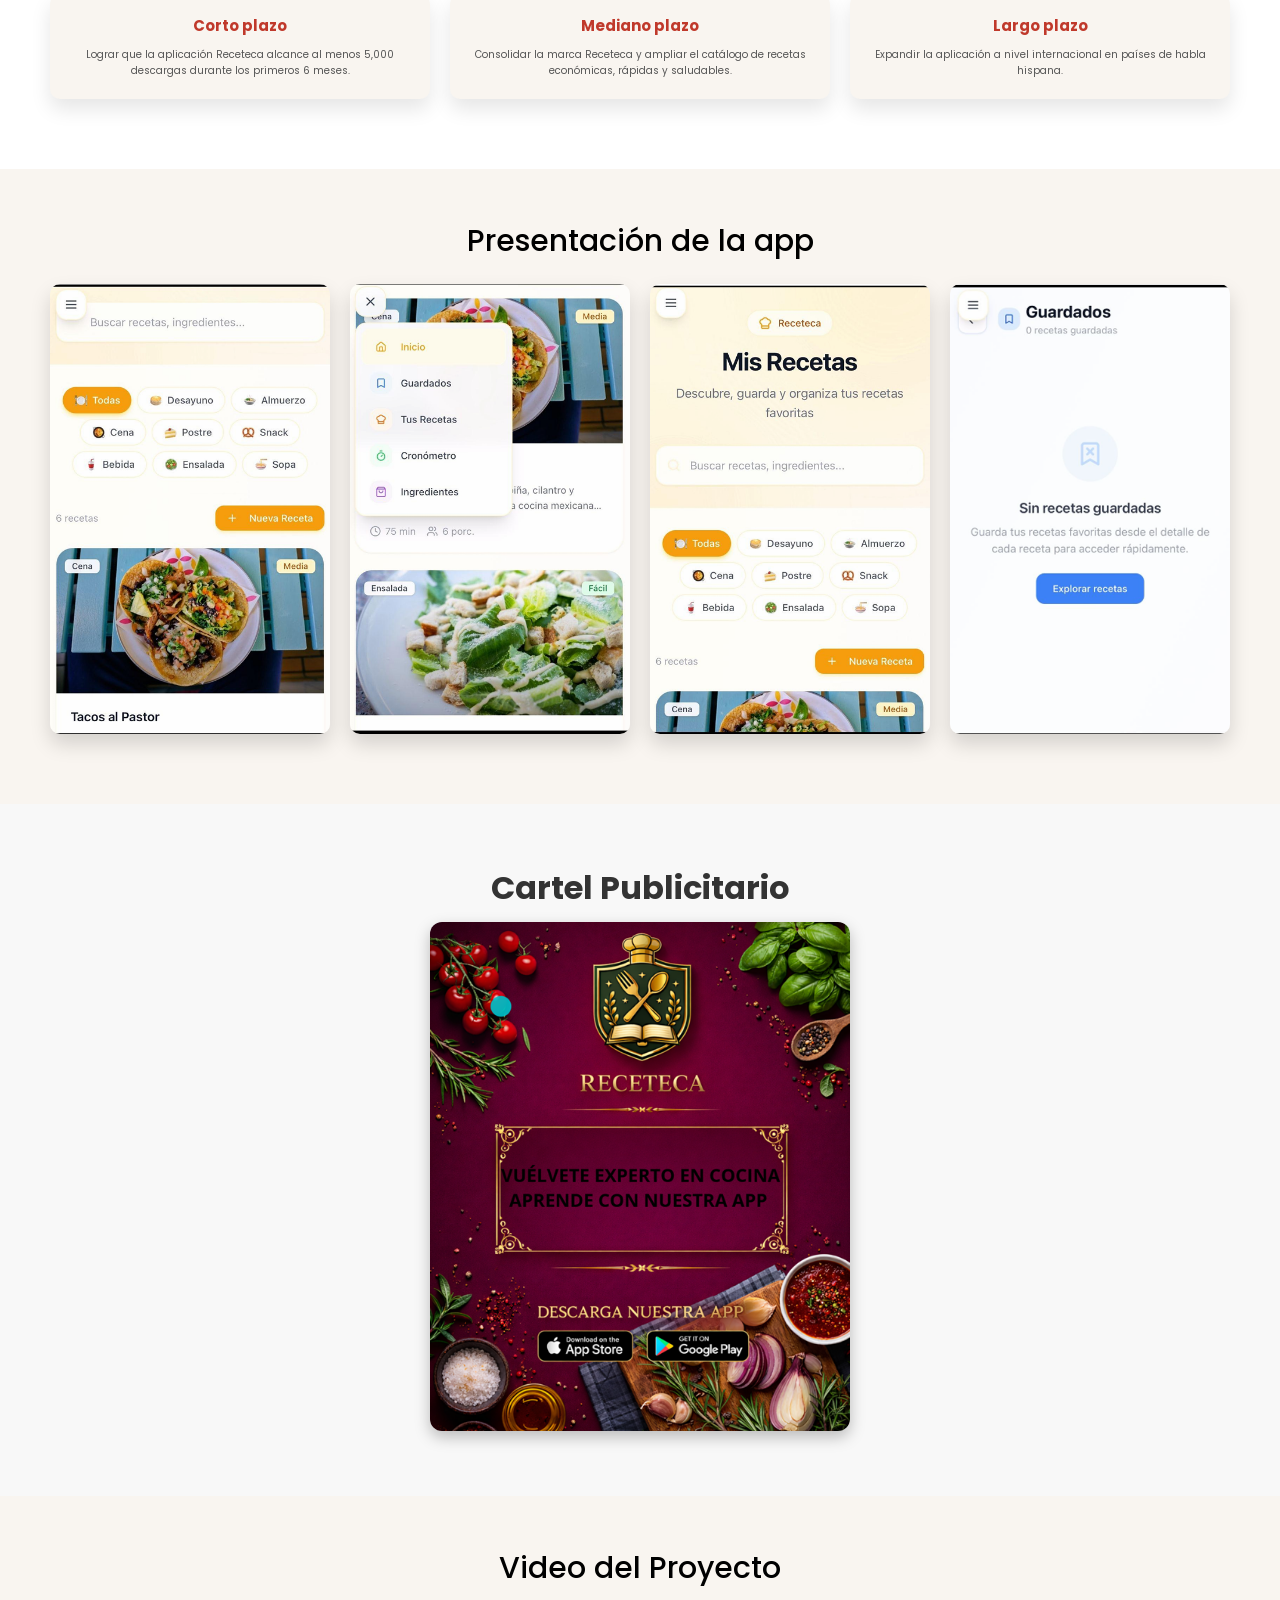
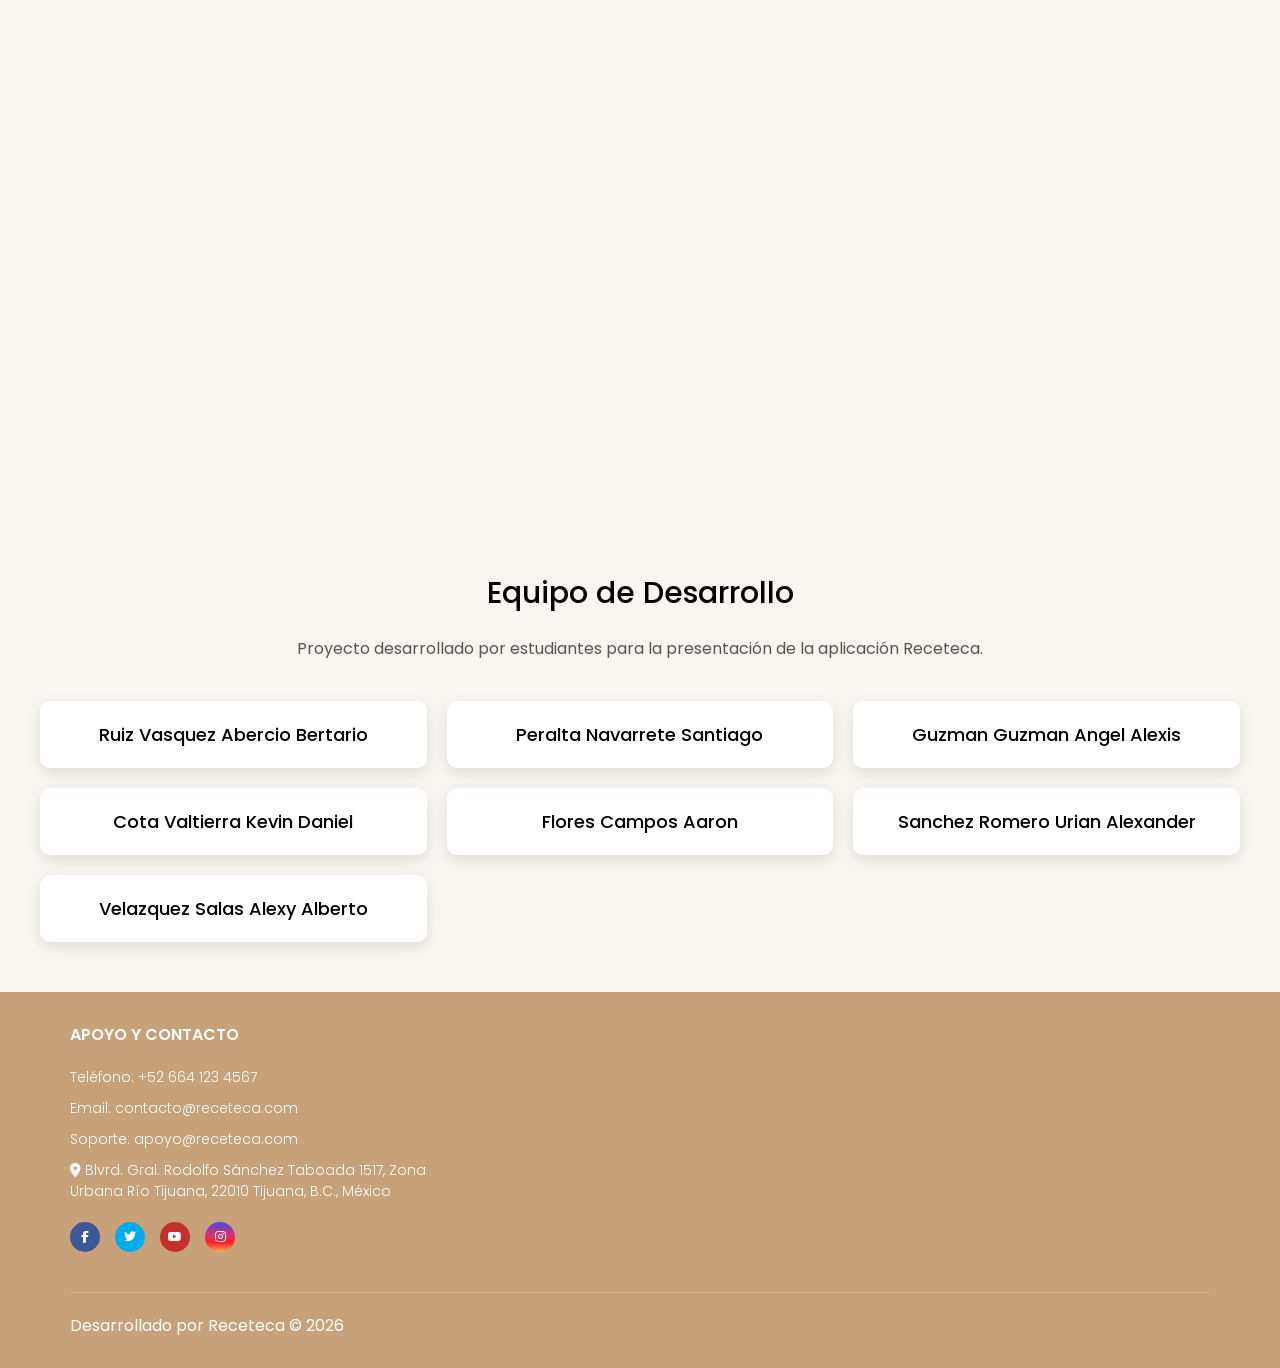
==== commit 0b73b7e6: "Update index.html" ====
--- a/index.html
+++ b/index.html
@@ -230,10 +230,28 @@
 								</section>
 
 								</section>
-	<video controls width="700">
-    <source src="./video/VideoMarketing.mp4" type="video/mp4">
-    Tu navegador no soporta video.
-</video>
+
+<section class="video-receteca">
+
+<h1 class="heading-1">Video del Proyecto</h1>
+
+<div class="video-container">
+
+<iframe 
+width="800" 
+height="450"
+src="https://www.youtube.com/embed/abc123XYZ"
+title="Video Receteca"
+frameborder="0"
+allowfullscreen>
+</iframe>
+
+</div>
+
+</section>
+			
+
+			
 		<section class="equipo container">
 
 <h1 class="heading-1">Equipo de Desarrollo</h1>
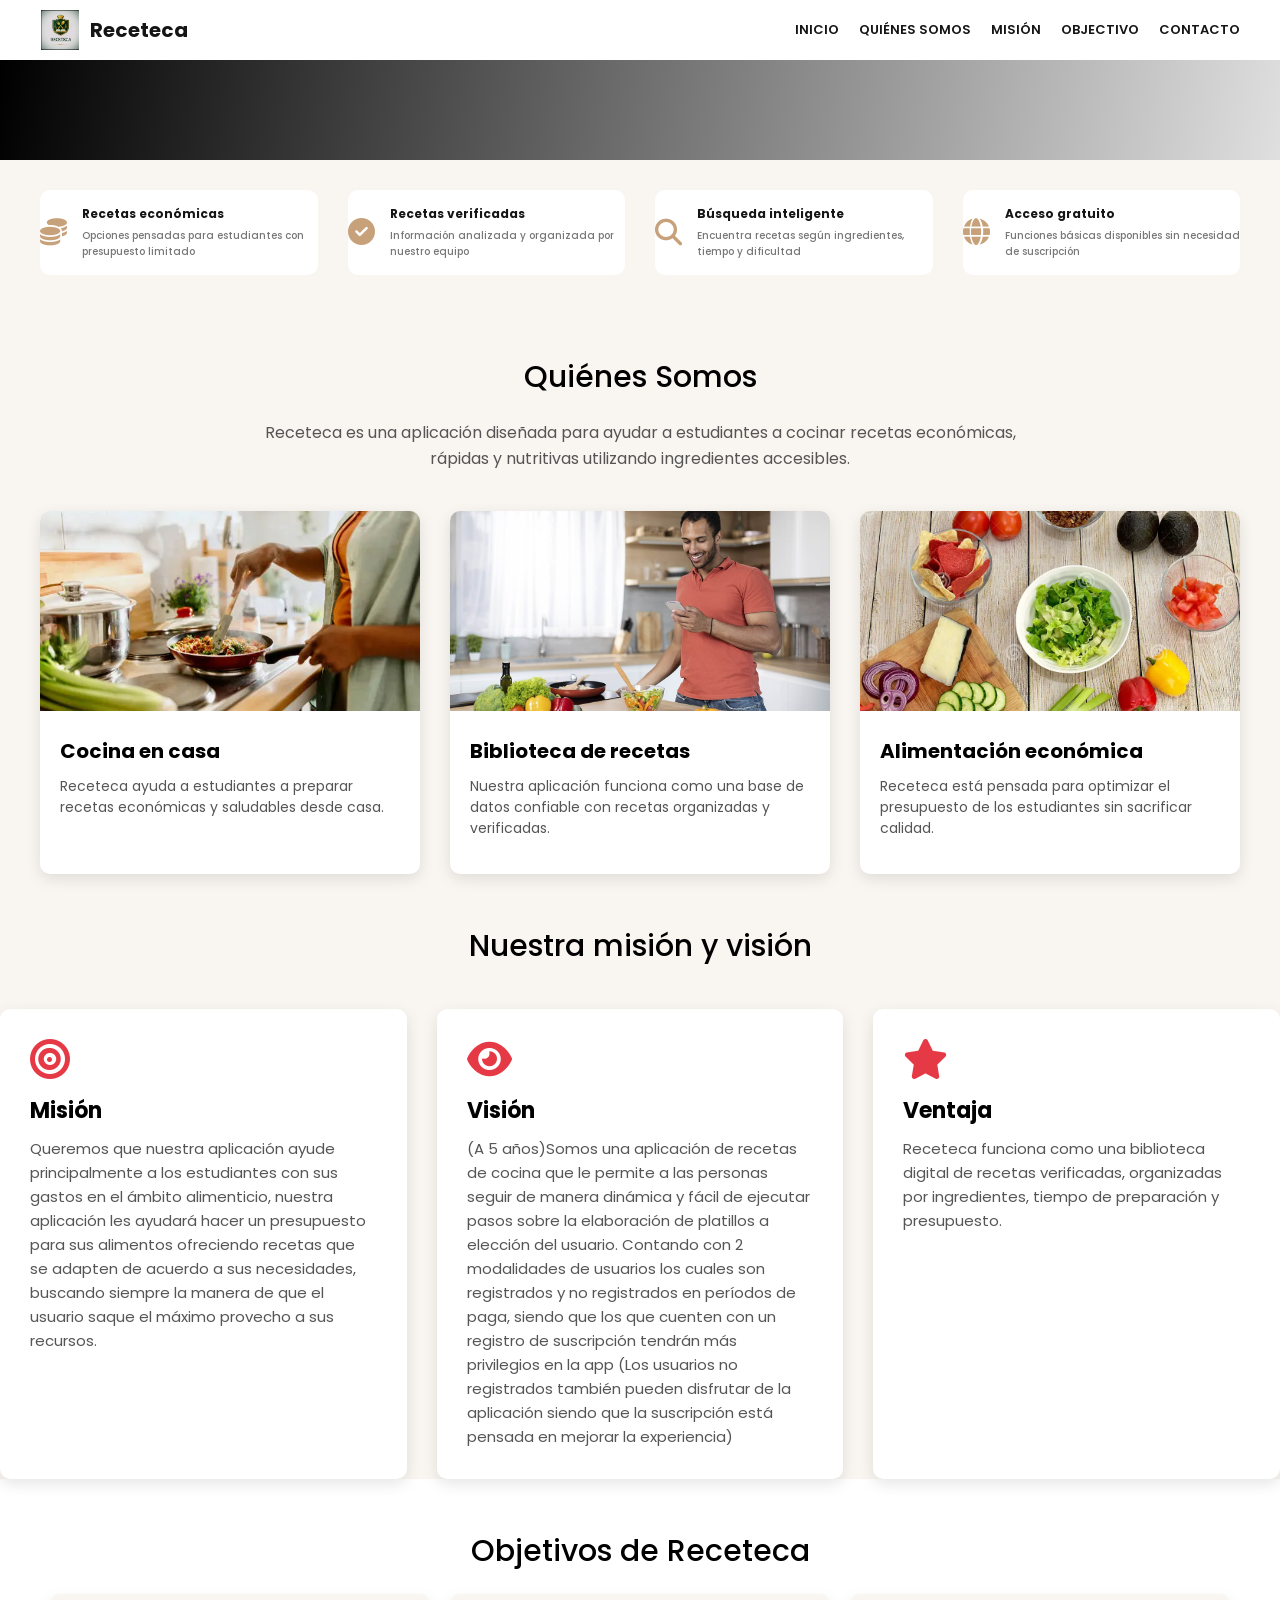
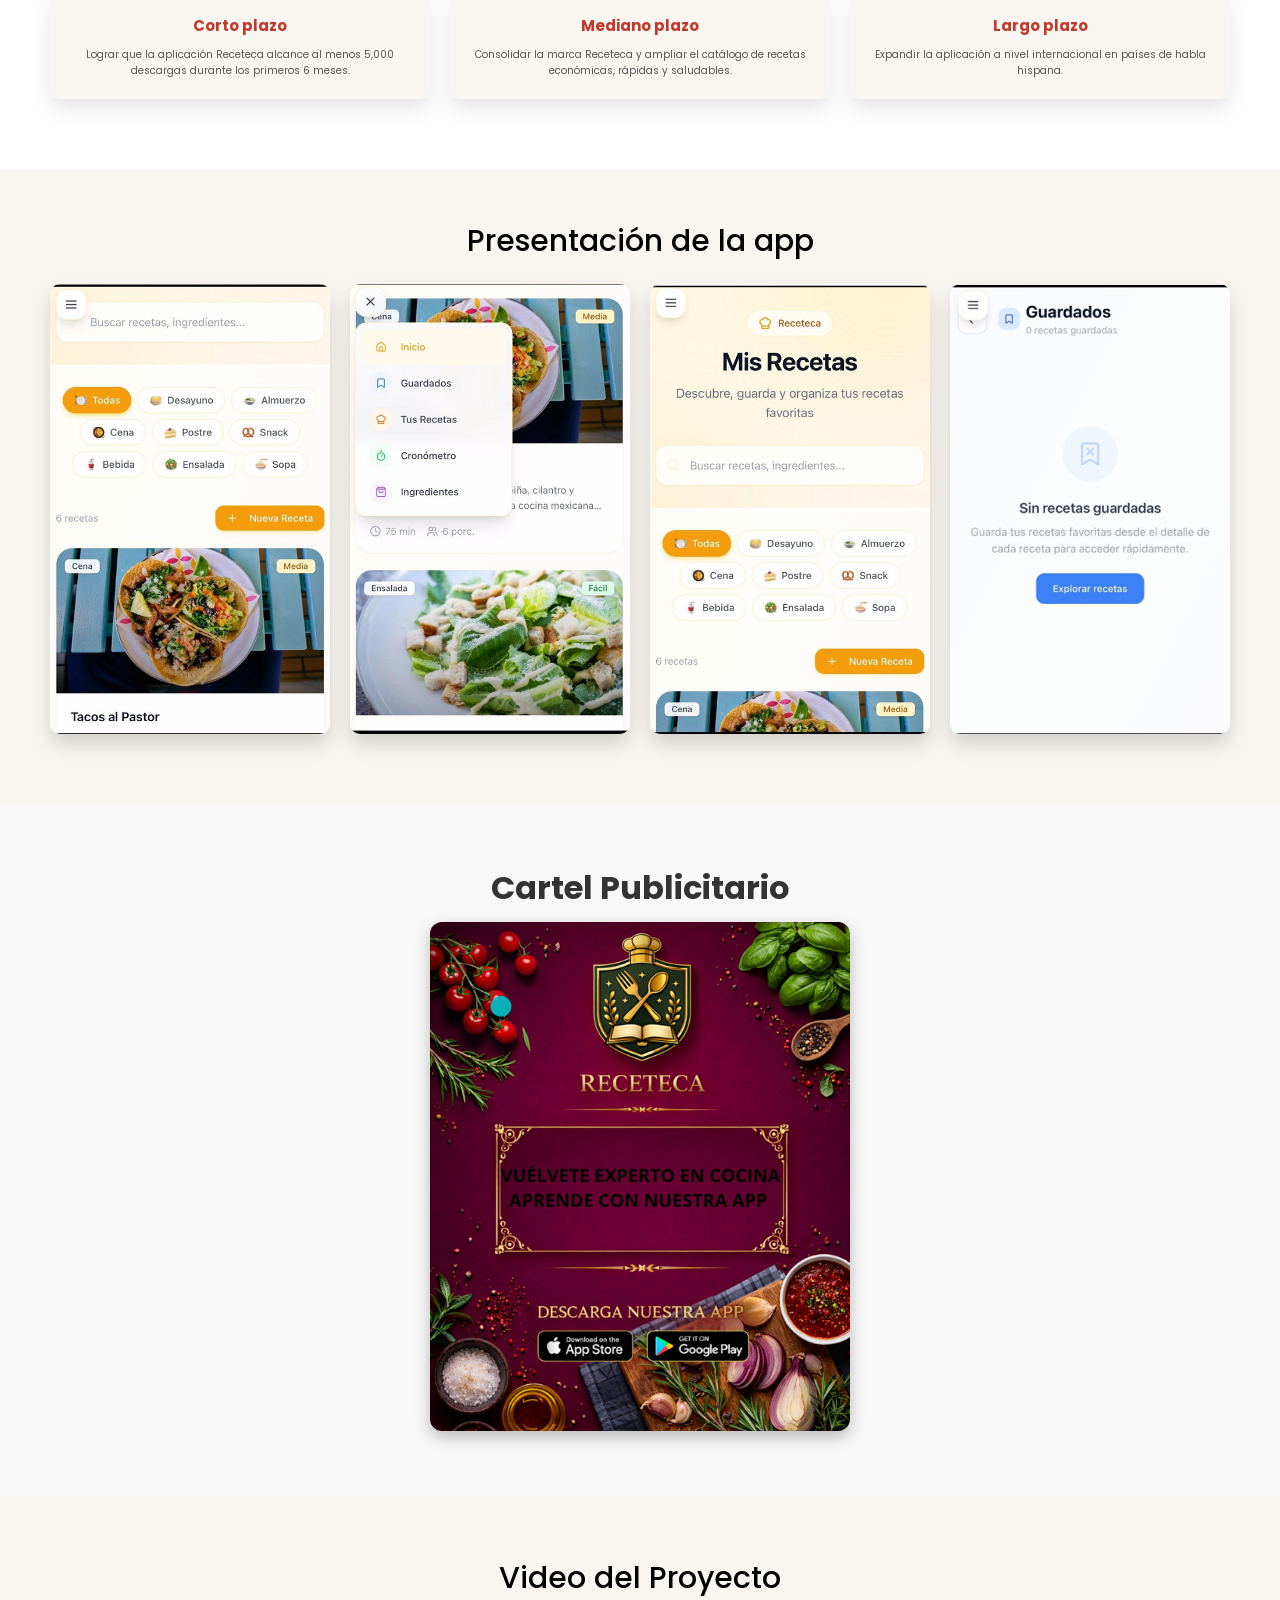
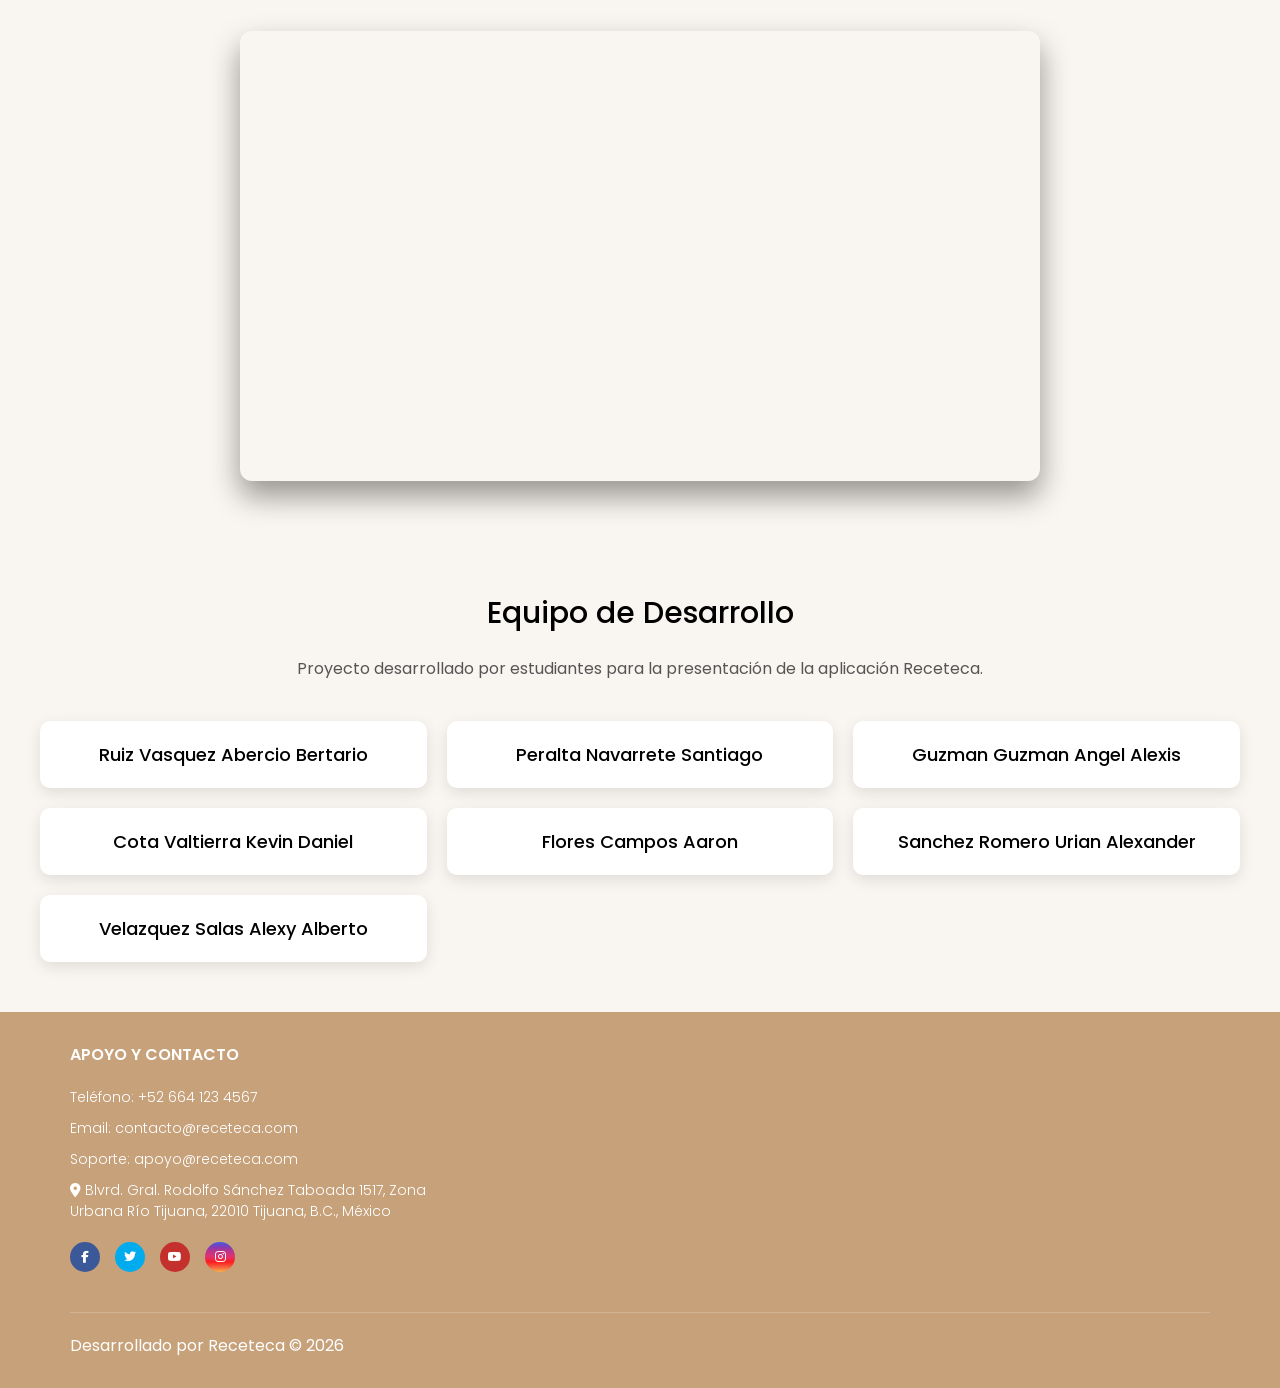
==== commit 847459d4: "Update index.html" ====
--- a/index.html
+++ b/index.html
@@ -240,7 +240,7 @@
 <iframe 
 width="800" 
 height="450"
-src="https://www.youtube.com/embed/abc123XYZ"
+src="https://www.youtube.com/watch?v=dQw4w9WgXcQ"
 title="Video Receteca"
 frameborder="0"
 allowfullscreen>
--- a/style.css
+++ b/style.css
@@ -1305,7 +1305,7 @@
 }
 .video-receteca{
 text-align:center;
-padding:50px;
+padding:60px;
 }
 
 .video-container{
@@ -1314,7 +1314,7 @@
 margin-top:30px;
 }
 
-video{
-border-radius:10px;
-box-shadow:0 10px 25px rgba(0,0,0,0.4);
-}
+iframe{
+border-radius:12px;
+box-shadow:0 15px 30px rgba(0,0,0,0.4);
+}
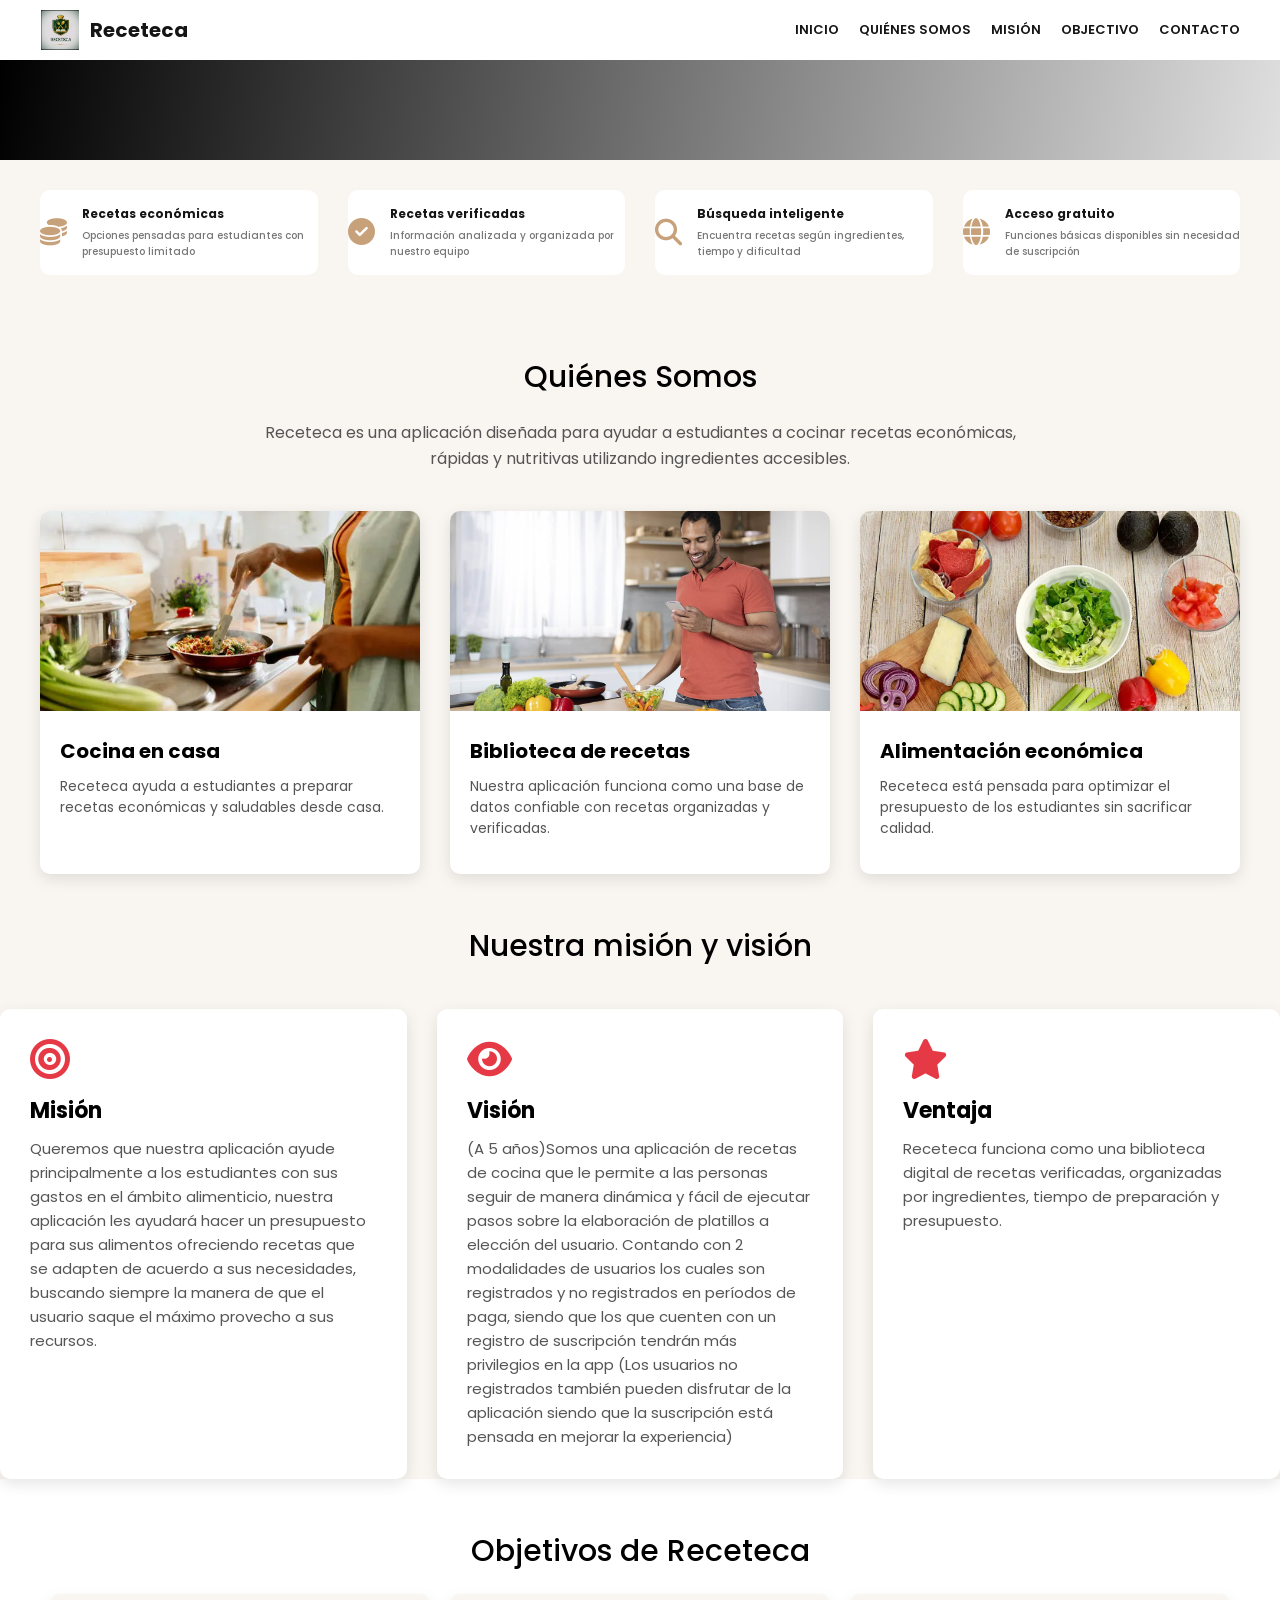
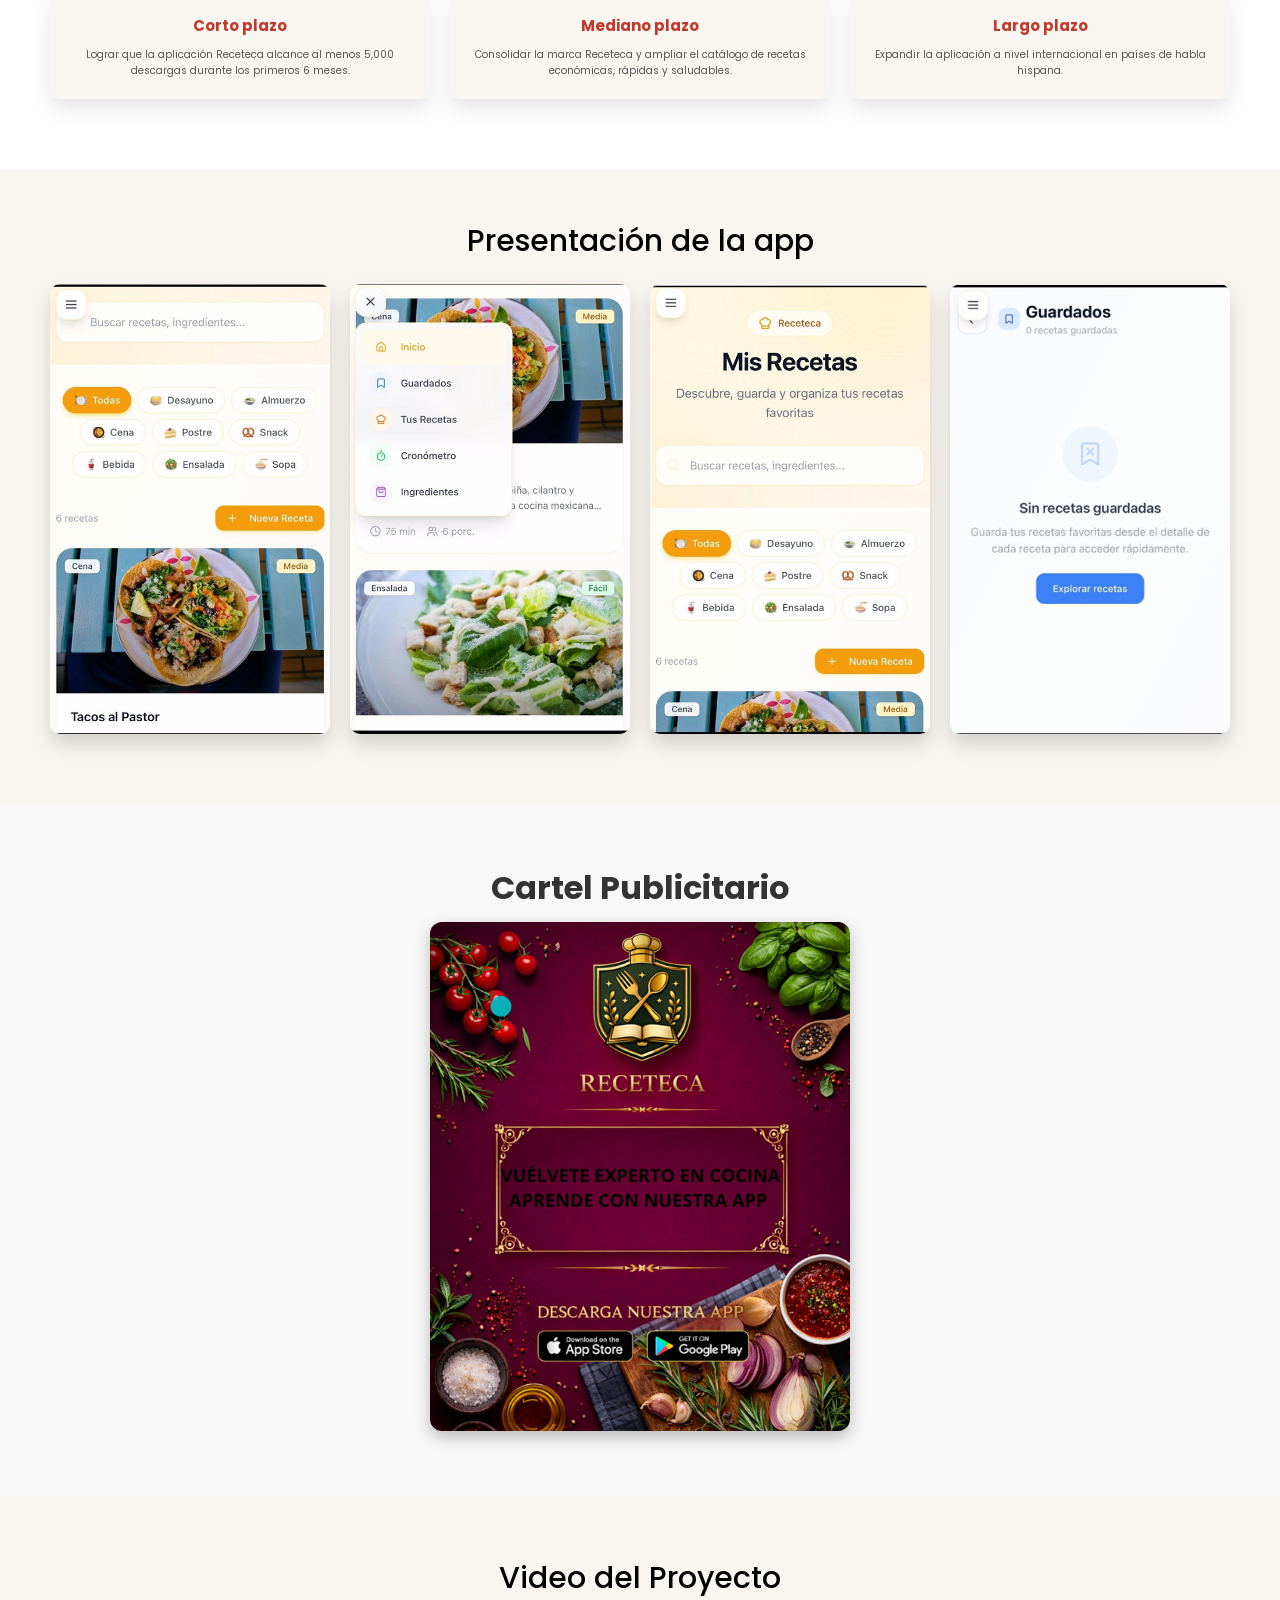
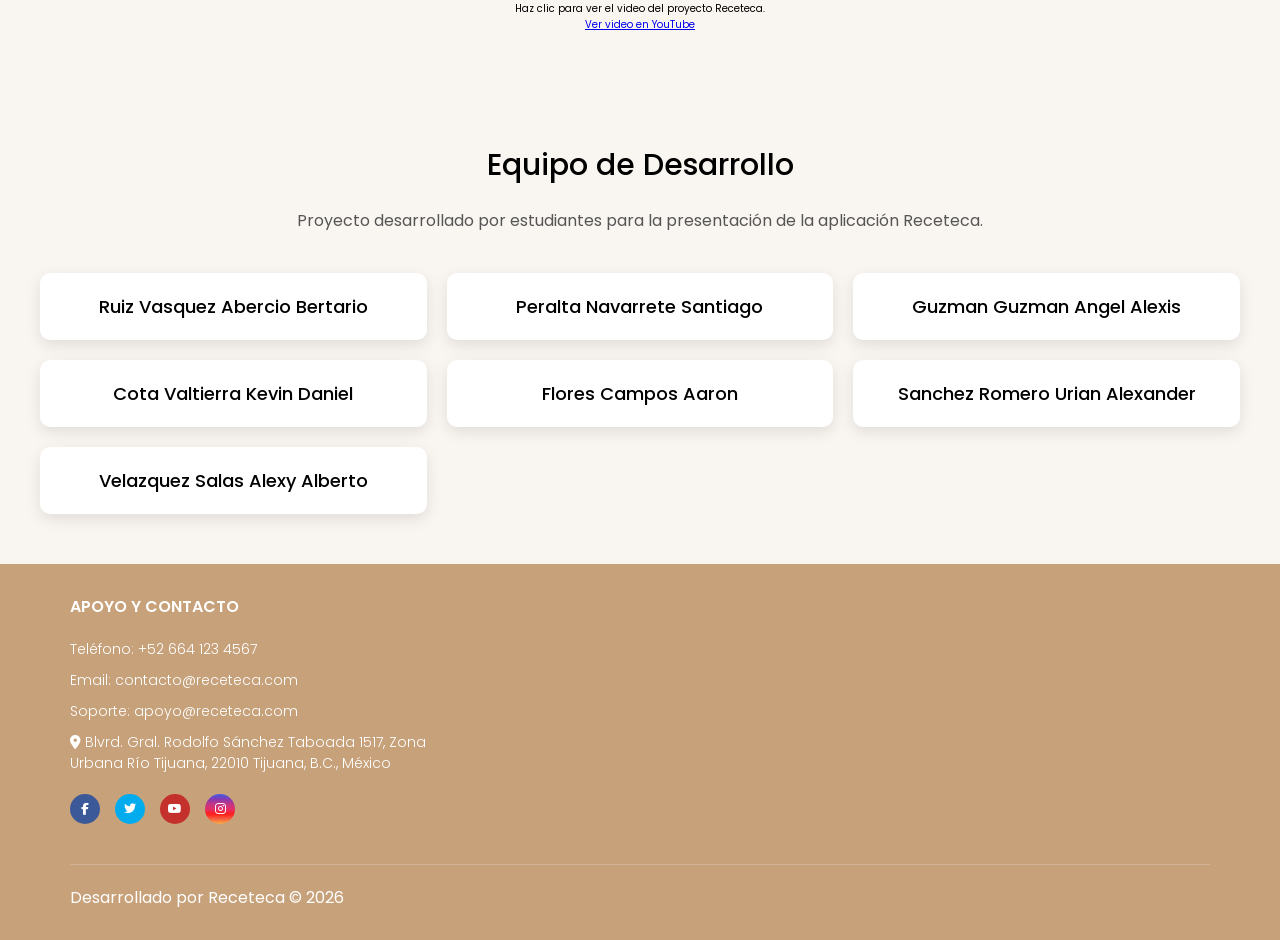
==== commit f61cd30f: "Update index.html" ====
--- a/index.html
+++ b/index.html
@@ -235,18 +235,11 @@
 
 <h1 class="heading-1">Video del Proyecto</h1>
 
-<div class="video-container">
-
-<iframe 
-width="800" 
-height="450"
-src="https://www.youtube.com/watch?v=dQw4w9WgXcQ"
-title="Video Receteca"
-frameborder="0"
-allowfullscreen>
-</iframe>
-
-</div>
+<p>Haz clic para ver el video del proyecto Receteca.</p>
+
+<a href="https://youtu.be/zHg5QzxFXpw" target="_blank" class="btn-video">
+Ver video en YouTube
+</a>
 
 </section>
 			
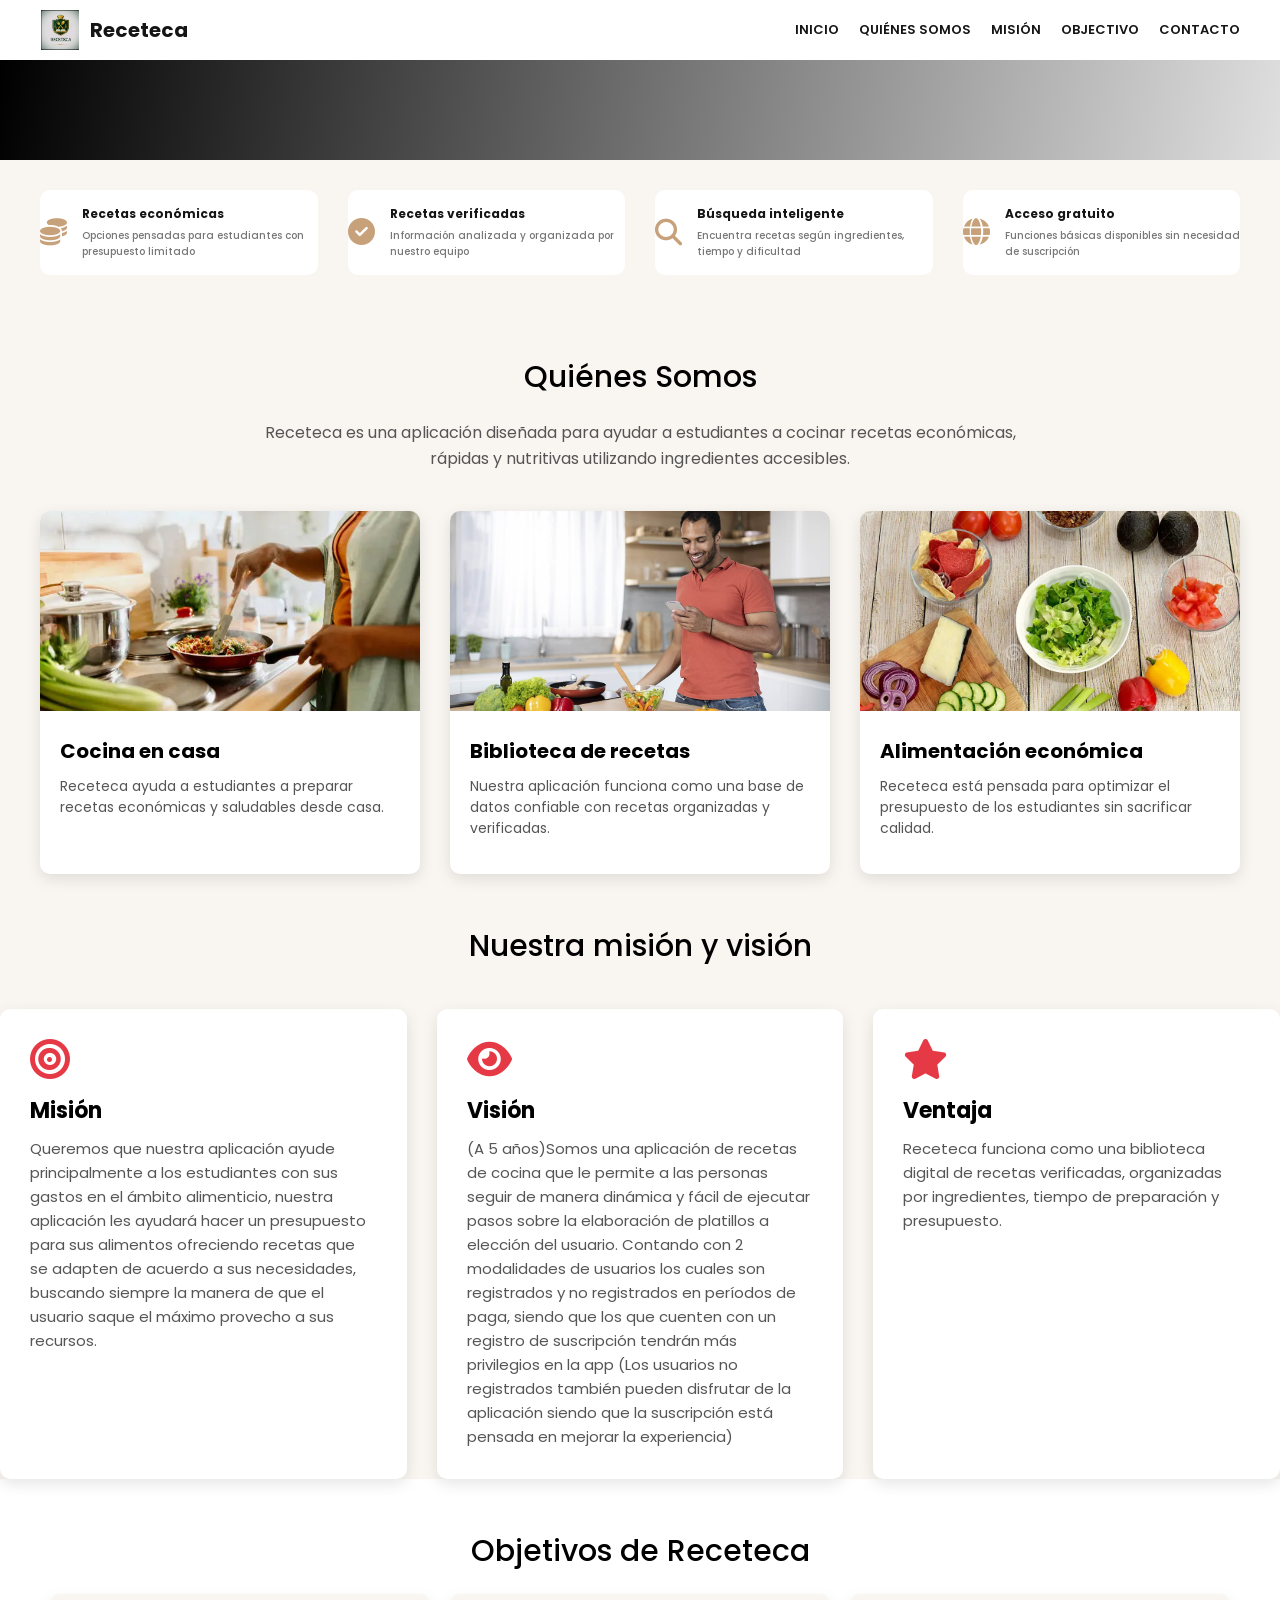
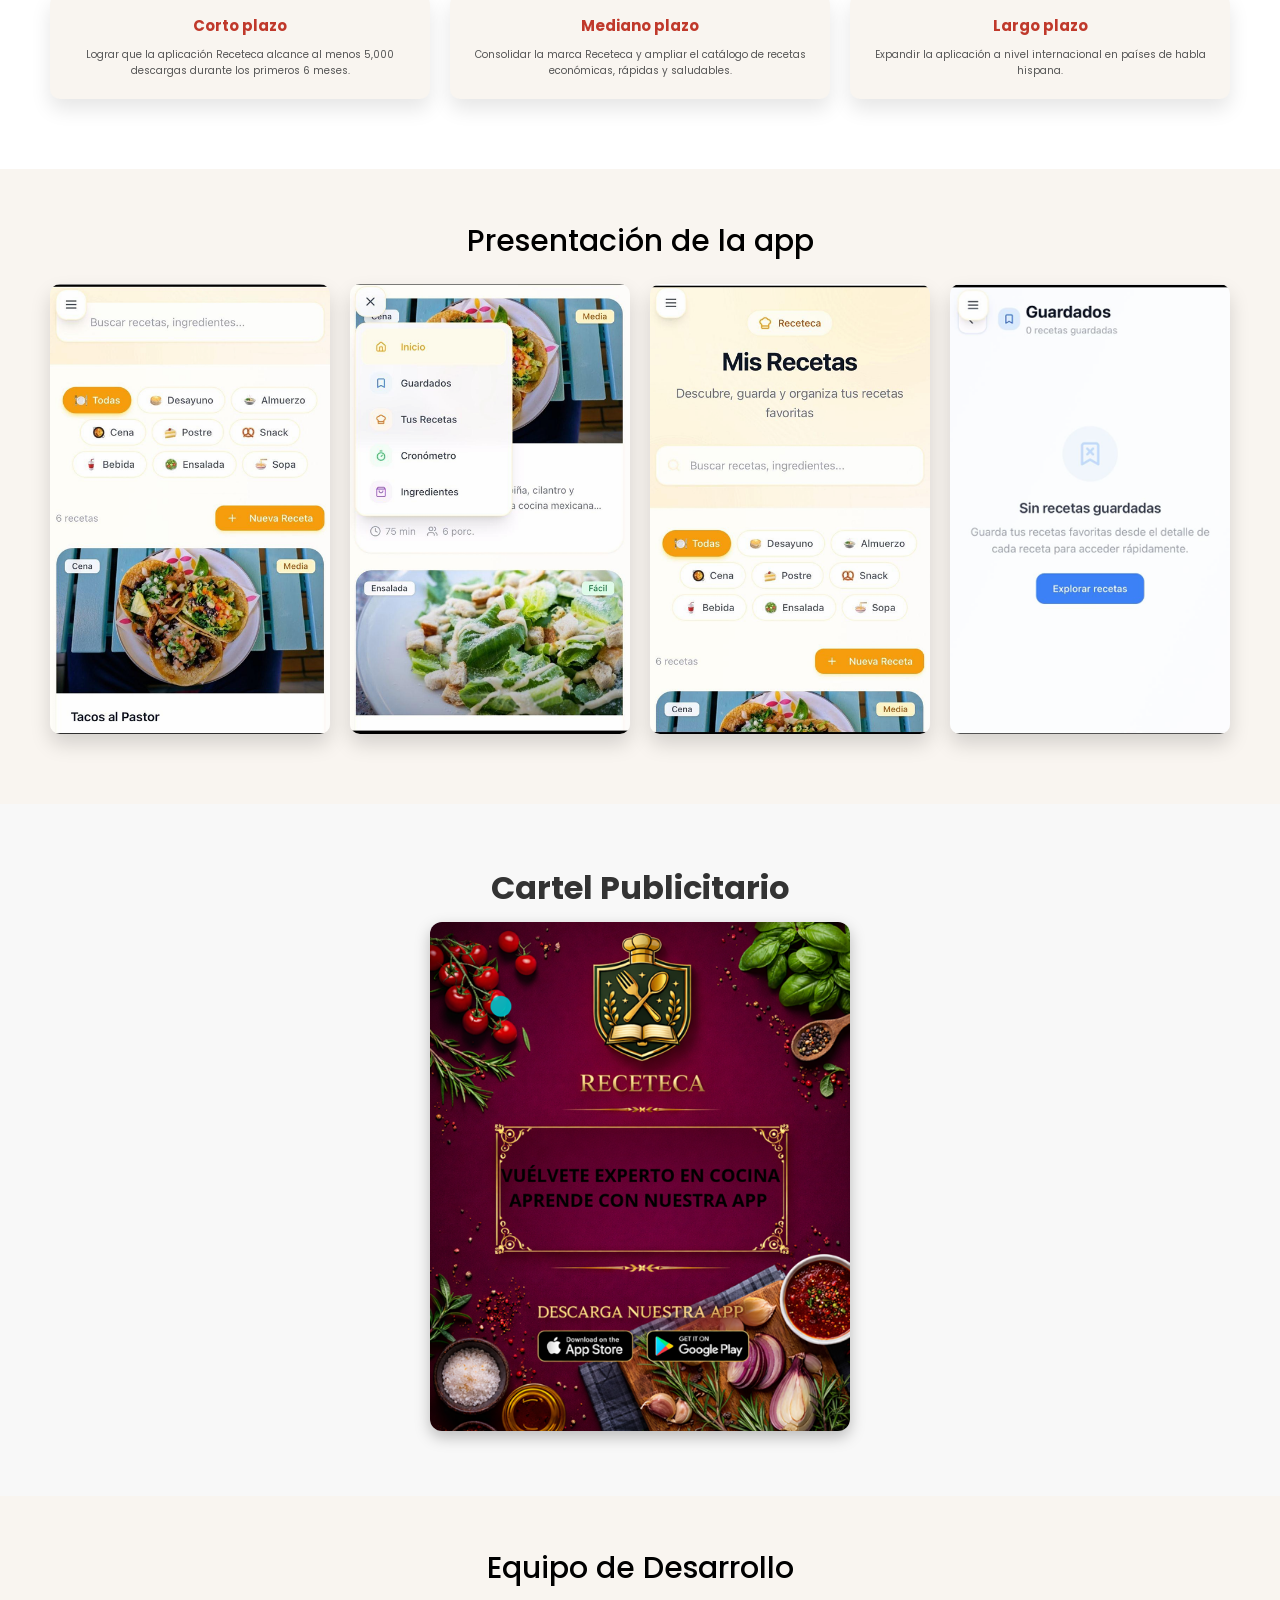
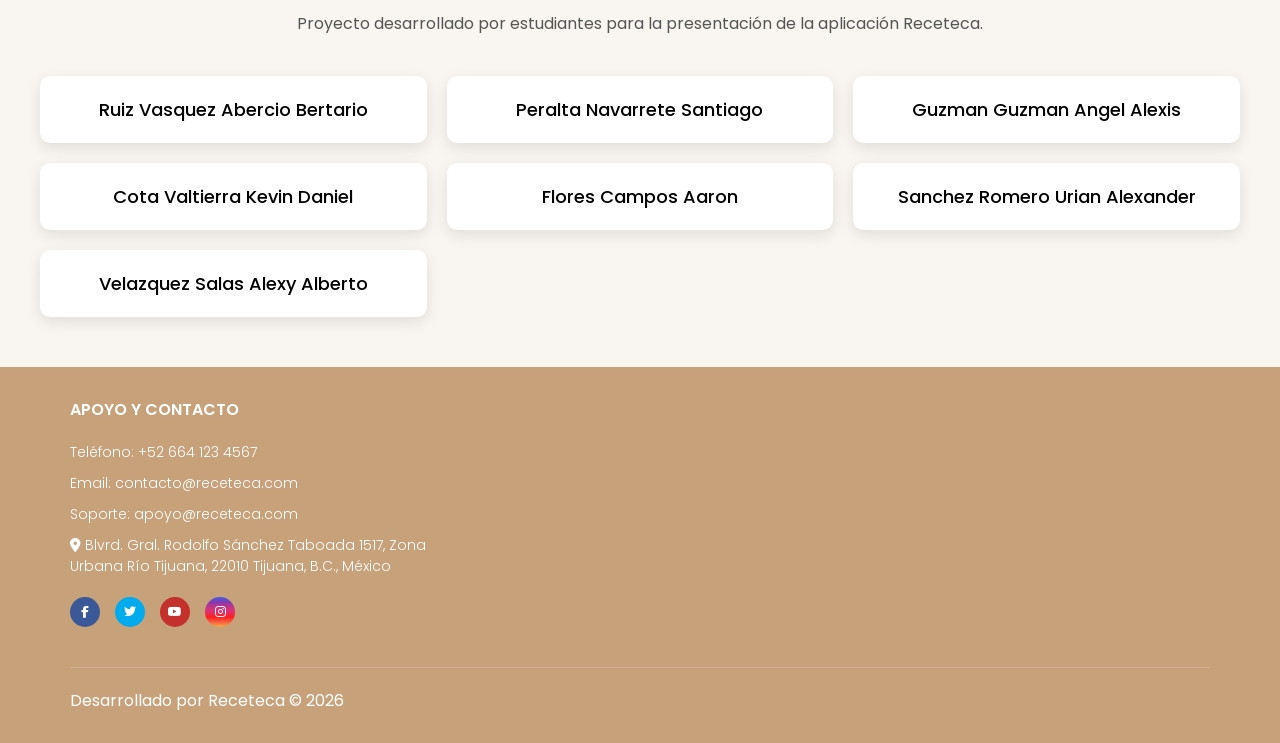
==== commit bb0cfcfc: "Update index.html" ====
--- a/index.html
+++ b/index.html
@@ -231,17 +231,7 @@
 
 								</section>
 
-<section class="video-receteca">
-
-<h1 class="heading-1">Video del Proyecto</h1>
-
-<p>Haz clic para ver el video del proyecto Receteca.</p>
-
-<a href="https://youtu.be/zHg5QzxFXpw" target="_blank" class="btn-video">
-Ver video en YouTube
-</a>
-
-</section>
+
 			
 
 			
--- a/style.css
+++ b/style.css
@@ -1308,13 +1308,18 @@
 padding:60px;
 }
 
-.video-container{
-display:flex;
-justify-content:center;
-margin-top:30px;
-}
-
-iframe{
-border-radius:12px;
-box-shadow:0 15px 30px rgba(0,0,0,0.4);
-}
+.btn-video{
+display:inline-block;
+margin-top:20px;
+padding:12px 25px;
+background:#c0392b;
+color:white;
+text-decoration:none;
+font-size:18px;
+border-radius:8px;
+transition:0.3s;
+}
+
+.btn-video:hover{
+background:#e74c3c;
+}
